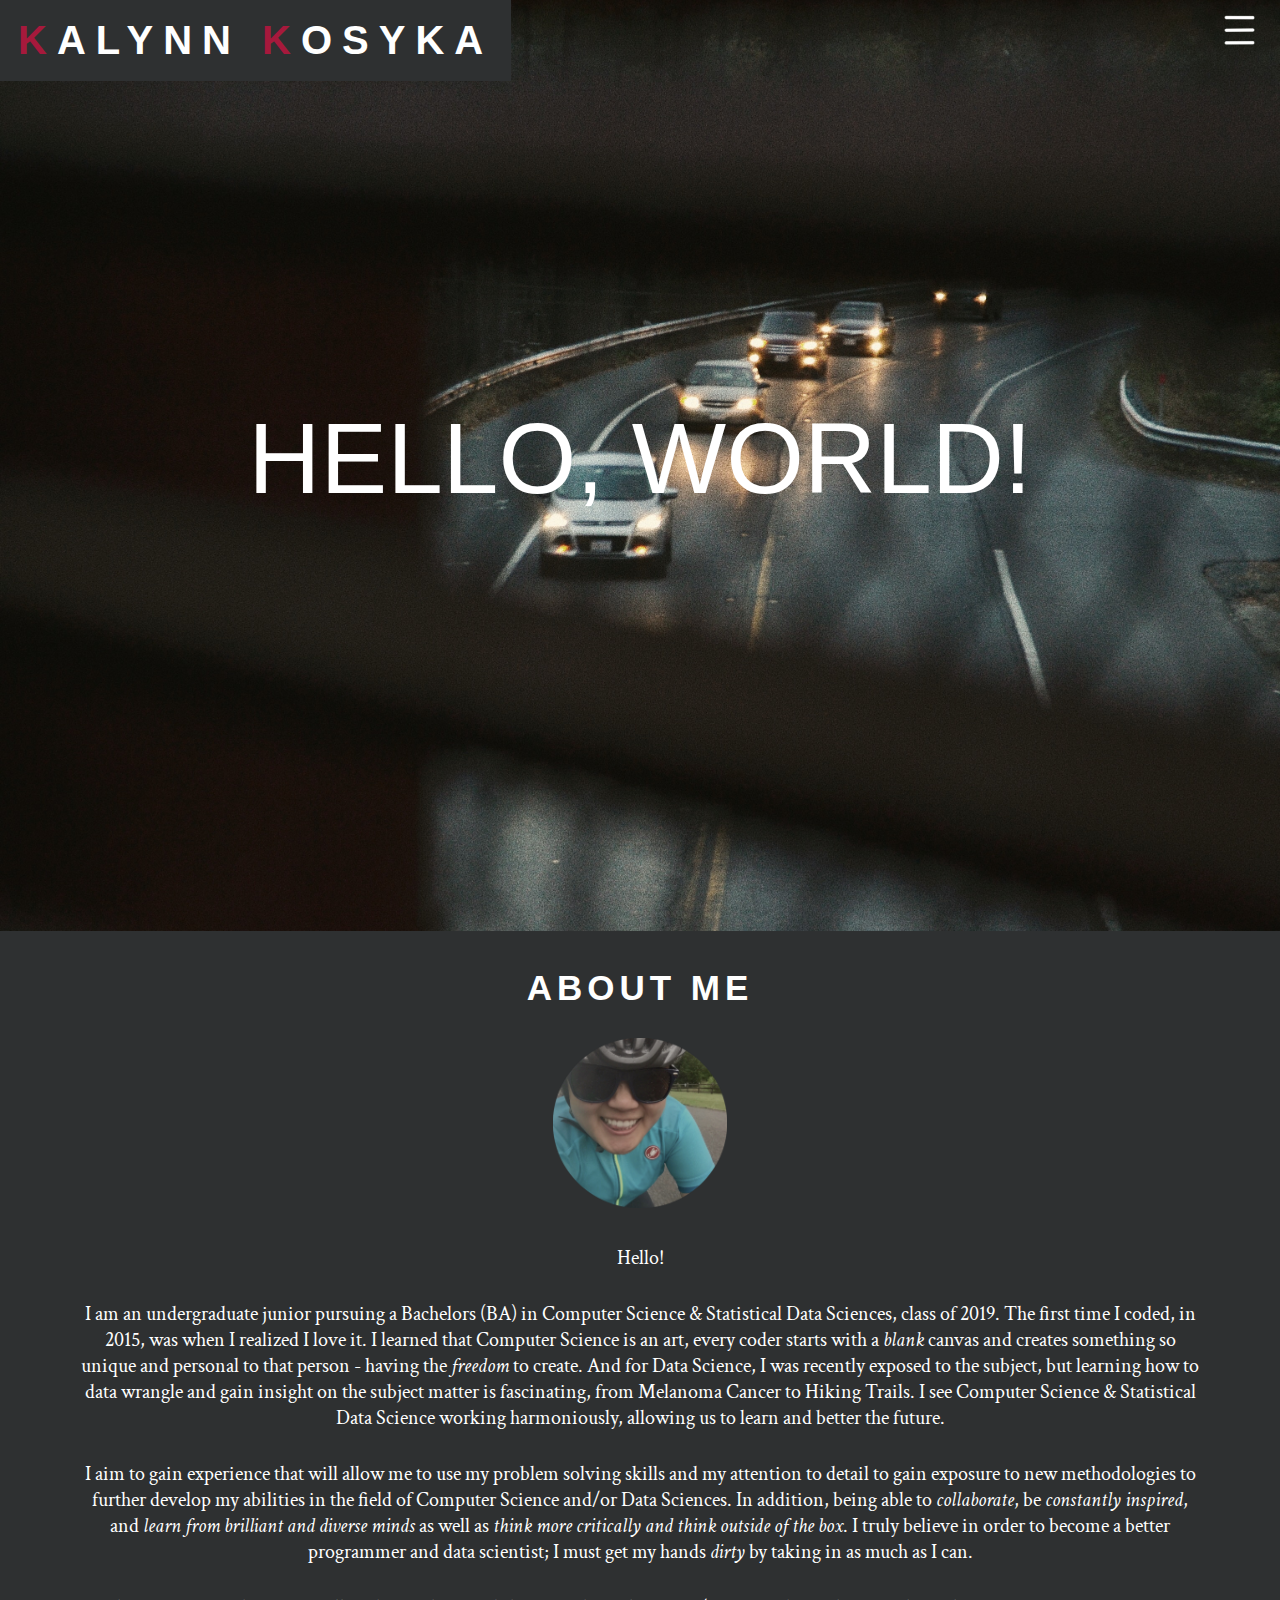
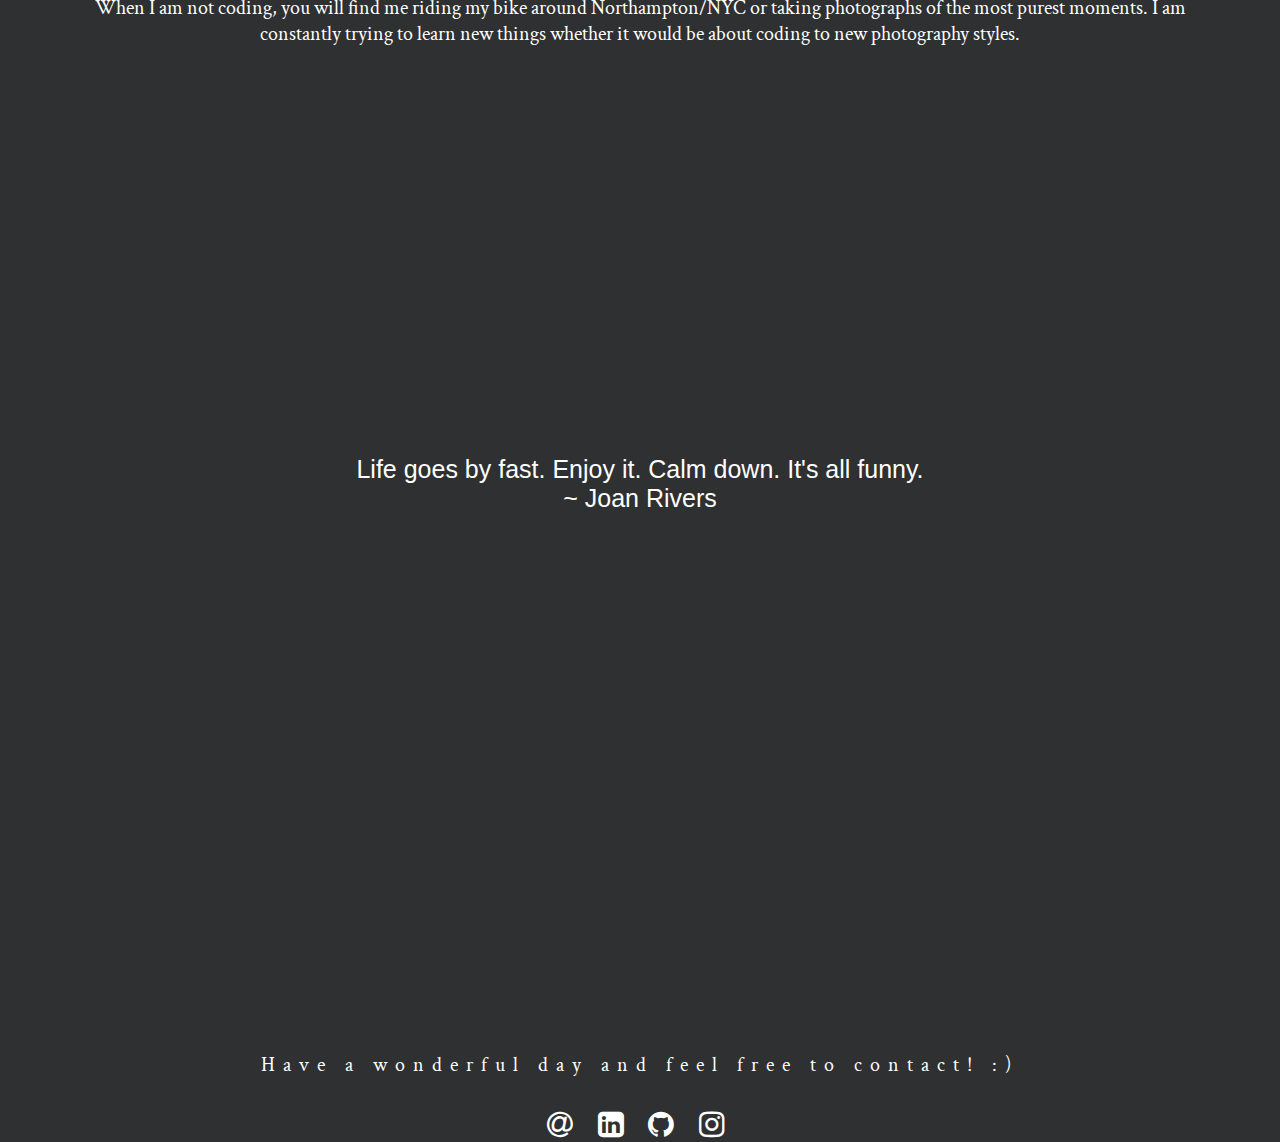
==== index.html @ 00b06d78 "fix text adjust to window" ====
<!DOCTYPE html>
<html>
<head>
  <title>KALYNN KOSYKA</title>
  <link rel="stylesheet" type="text/css" href="index.css"> 
  <link href="https://fonts.googleapis.com/css?family=Special+Elite" rel="stylesheet">
  <link href="https://fonts.googleapis.com/css?family=Crimson+Text" rel="stylesheet">

  <link rel="stylesheet" href="https://cdnjs.cloudflare.com/ajax/libs/font-awesome/4.7.0/css/font-awesome.min.css">
</head>
<body>

<div class="bgimg-1">
  <div class="caption">
      <h1 class="header">
        <a href="index.html"><span id="header" class="border"><span style="color: #A6193C">K</span>ALYNN <span style="color: #A6193C">K</span>OSYKA</span></a>
      </h1>

  <input type="checkbox" id="slide" name="" value=""/>
  <div id="container" class="container" >
    <label for="slide" class="toggle"><img src="images/icon.png" height="30px" alt="moreInfo"></label>
    <nav class="sidebar"> 
      <ul>
        <li><a href="index.html#about" onclick="uncheck()"> <span style="color: #A6193C">A</span>BOUT </a></li>
        <li><a href="files/resume.pdf" target="_blank" onclick="uncheck()"> <span style="color: #A6193C">R</span>ESUME </a></li>
        <li><a href="project.html" onclick="uncheck()"> <span style="color: #A6193C">P</span>ROJECTS </a></li>
        <li><a href="photos.html" onclick="uncheck()"> <span style="color: #A6193C">P</span>HOTOS </a></li>
        <li><a href="other.html" onclick="uncheck()"> <span style="color: #A6193C">O</span>THER </a></li>
        <li><a href="#contact" onclick="uncheck()"> <span style="color: #A6193C">C</span>ONTACT </a></li>
      </ul>
    </nav>
  </div>
  </h1>
    <span id="greeting">HELLO, WORLD!</span>
  </div>
</div>

<section id="about">
  <div>
    <h1 style="text-align:center;">About Me</h1>
        <p><img class="icon" src="images/smileBike.png" height="170px" alt="moreInfo"></label></p>
        <p>
          Hello!
        </p>
        <p>
          I am an undergraduate junior pursuing a Bachelors (BA) in Computer Science & Statistical Data Sciences, class of 2019. The first time I coded, in 2015, was when I realized I love it. I learned that Computer Science is an art, every coder starts with a <i>blank</i> canvas and creates something so unique and personal to that person - having the <i>freedom</i> to create. And for Data Science, I was recently exposed to the subject, but learning how to data wrangle and gain insight on the subject matter is fascinating, from Melanoma Cancer to Hiking Trails. I see Computer Science & Statistical Data Science working harmoniously, allowing us to learn and better the future. <br>
        </p>
        <p>
          I aim to gain experience that will allow me to use my problem solving skills and my attention to detail to gain exposure to new methodologies to further develop my abilities in the field of Computer Science and/or Data Sciences. In addition, being able to <i>collaborate</i>, be <i>constantly inspired</i>, and <i>learn from brilliant and diverse minds</i> as well as <i>think more critically and think outside of the box</i>. I truly believe in order to become a better programmer and data scientist; I must get my hands <i>dirty</i>  by taking in as much as I can.
        </p>
        <p>
          When I am not coding, you will find me riding my bike around Northampton/NYC or taking photographs of the most purest moments. I am constantly trying to learn new things whether it would be about coding to new photography styles. 
        </p>
  </div>
</section>

<div class="bgimg-2">
  <div class="caption">
    <div id="quote1"></div>
  </div>
</div>
<!-- 
<div>
  <div >
    <p>Scroll up and down to really get the feeling of how Parallax Scrolling works.</p>
  </div>
</div>

<div class="bgimg-3">
  <div class="caption">
    <span>Out of difficulties grow miracles. <br/>~ Jean de la Bruyere</span>
  </div>
</div>
 -->
<!-- <div>
  <div>
    <p>Scroll up and down to really get the feeling of how Parallax Scrolling works.</p>
  </div>
</div> -->
<!-- 
<div class="bgimg-1">
  <div class="caption">
    <span class="border">COOL!</span>
  </div>
</div> -->
<section id="contact">
<div>
  <div id="footer">
    <p>Have a wonderful day and feel free to contact! :)</p>
    <a href="mailto:kkosyka@smith.edu"><i class="fa fa-at" ></i></a>
    <a href="https://www.linkedin.com/in/kkosyka/" target="_blank"><i class="fa fa-linkedin-square" ></i></a>
    <a href="https://github.com/kkosyka" target="_blank"><i class="fa fa-github" ></i></a>
    <a href="https://www.instagram.com/kalkos.jpg/" target="_blank"><i class="fa fa-instagram" ></i></a>

  </div>
</div>
</section>

</body>

<!-- <script src="http://ajax.googleapis.com/ajax/libs/jquery/2.0.0/jquery.min.js"> -->
<script type="text/javascript">
  function uncheck(){
    document.getElementById("slide").checked = false;
  }

var quotes = ['Don&#39t stop until you&#39re proud.',
  'A new language is a new life.',
  'Will it be easy? Nope.<br/>Worth it? Absolutely.',
  'The expert in anything was once a beginner.',
  'Always do what you are afraid to do.',
  'Don&#39t lose the spark that makes you You. <br/>~ C.J. Peterson',
  'Happiness is ... when your code runs without errors.',
  'Try to be a rainbow in someone&#39s cloud. <br/>~ Maya Angelou',
  'Out of difficulties grow miracles. <br/>~ Jean de la Bruyere',
  'Never let anyone disturb your composure, <br/>deter your accomplishment, <br/>or destroy your happiness.',
  'If you are not willing to risk the usual <br/>you will have to settle for the ordinary.<br/> ~ Jim Rohn',
  'You must never behave as if your life belongs to a man. <br/>Your life belongs to you and you alone.<br/> ~ Chimamanda Adichie',
  'Life goes by fast. Enjoy it. Calm down. It&#39s all funny. <br/> ~ Joan Rivers',
  'how you love yourself is<br/>how you teach others<br/>to love you <br/>~ Rupi Kaur',
  'Don&#39t cry because it&#39s over, smile because it happened.<br/>~ Dr. Seuss',
  'where<br/>you are.<br/> is not <br/>who<br/>you are.<br/>~ circumstances',
  'The world is yours.',
  'Follow your most intense<br/>obsessions mercilessly.<br/>~ Frank Kafka',
  'Silence isn&#39t empty, it&#39s full<br/> of answers',
  'With the new day comes new strength and new thoughts.<br/>~ Eleanor Roosevelt',
  'Better an oops<br/> than a what if.',
  'She<br/>dreams<br/>more<br/>often<br/>than<br/>she<br/>sleeps', 
  'You only fail when you stop trying.',
  'I was quiet, but<br/>I was not blind<br/>~ Jane Austen'];
  function randomQuote(){
    var quote = quotes[Math.floor(Math.random() * quotes.length)];
    document.getElementById("quote1").innerHTML = '<span >' + quote + '</span >';
  }

  randomQuote();
</script>

</html>



<!-- 
quotes/sayings/inspire:
&#39


'Don&#39t stop until you&#39re proud.',
'A new language is a new life.',
'Will it be easy? Nope.<br/>Worth it? Absolutely.',
'The expert in anything was once a beginner.',
'Always do what you are afraid to do.',
'Don&#39t lose the spark that makes you You. <br/>~ C.J. Peterson',
// 'Happiness is &hellip when your code runs without error.',
'Try to be a rainbow in someone&#39s cloud. <br/>~ Maya Angelou',
'Out of difficulties grow miracles. <br/>~ Jean de la Bruyere',
'Never let anyone disturb your composure, deter your accomplishment, or destroy your happiness.',
'If you are not willing to risk the usual you will have to settle for the ordinary.<br/> ~ Jim Rohn',
'You must never behave as if your life belongs to a man. Your life belongs to you and you alone.<br/> ~ Chimamanda Adichie',
'Life goes by fast. Enjoy it. Calm down. It&#39s all funny. <br/> ~ Joan Rivers',
'how you love yourself is<br/>how you teach others<br/>to love you <br/>~ Rupi Kaur',
'Don&#39t cry because it&#39s over, smile because it happened.<br/>~ Dr. Seuss',
'where<br/>you are.<br/> is not <br/>who<br/>you are.<br/>~ circumstances',
'The world is yours.',
'Follow your most intense<br/>obsessions mercilessly.<br/>~ Frank Kafka',
'Silence isn&#39t empty, it&#39s full<br/> of answers'


 -->
---- index.css ----
body,html{  
	font-family: "Futura-CondensedExtraBold", sans-serif;
	height: 100%;
  margin: 0;
  color: #777;
  text-align: center;
  background-color: #2e3031;
}
#header{
	font-size: 40px;
	position: fixed;
	left: 0;
	top: 0;
	z-index: 1;
}

p{
	margin: 30px 80px;
  font-family: 'Crimson Text', serif;
  color: #FFF;
  font-size: 20px;
}

#footer{
	font-size: 30px;
	letter-spacing: 8px;
}

#greeting{
	font-size: 100px;
	color: #FFF;
}
.bgimg-1, .bgimg-2, .bgimg-3, .bgimg-4, .bgimg-5, .bgimg-6, .bgimg-7, .bgimg-8 {
  position: relative;
  opacity: 1;
  background-attachment: fixed;
  background-position: center;
  background-repeat: no-repeat;
  background-size: cover;


}
.bgimg-1 {
  background-image: url("images/cars.jpg");
  min-height: 105%;
}

.bgimg-2 {
  background-image: url("images/airBalloon.jpg");
  min-height: 105%;
}

.bgimg-3 {
  background-image: url("images/flowers.jpg");
  min-height: 105%;
}

.bgimg-4 {
  background-image: url("images/houses.jpg");
  min-height: 105%;
}

.bgimg-5 {
  background-image: url("images/roadTrip.jpg");
  min-height: 105%;
}

.bgimg-6 {
  background-image: url("images/moonWires.jpg");
  min-height: 105%;
}

.bgimg-7 {
  background-image: url("images/yellowBikeRide.jpg");
  min-height: 105%;
}
.bgimg-8 {
  background-image: url("images/laundryReflection.jpg");
  min-height: 105%;
}
.caption {
  position: absolute;
  left: 0;
  top: 40%;
  width: 100%;
  text-align: center;
  font-size: 25px;
  color: #FFF;
}

.caption span.border {
  background-color: #2e3031;
  color: #fff;
  padding: 18px;
  font-size: 25px;
  letter-spacing: 10px;
}

h2 {
  letter-spacing: 3px;
  text-transform: uppercase;
  color: #FFF;
}

h1 {
  letter-spacing: 5px;
  text-transform: uppercase;
  font-size: 35px;
  color: #FFF;
}

/* Turn off parallax scrolling for tablets and phones */
@media only screen and (max-device-width: 1024px) {
    .bgimg-1, .bgimg-2, .bgimg-3, .bgimg-4, .bgimg-5, .bgimg-6, .bgimg-7, .bgimg-8  {
        background-attachment: scroll;
    }
}

a { text-decoration : none; color : #FFF; }
a:hover { color: rgba(128, 0, 32, 1);}

.toggle {
  text-decoration: none;
  color: rgba(0, 0, 0, 1);
  -webkit-transition: all 0.30s ease-out 0;
  -moz-transition: all 0.30s ease-out 0;
  transition: all 0.45s ease-out 0;
  position: fixed;
  top: 15px;
  right: 25px;
  z-index: 1;
  cursor: pointer;
}
.sidebar {
  font-size: 30px;
  position: fixed;
  text-align: center;
  top: 0px;
  bottom: 0px;
  right: -200px;
  -webkit-transition: all 0.15s ease-out 0;
  -moz-transition: all 0.15s ease-out 0;
  width: 200px;
  background: #2e3031; 
  z-index: 1;
}

.sidebar ul {
  list-style: none;
  margin: 0;
  padding: 0; 
}

.sidebar li a {
  color: white;
  position: relative;
  top: 100px;
  cursor: pointer;
  text-decoration: none;
  line-height: 200%;
}

.sidebar a:hover { color: #A6193C;}

#slide:checked + .container .sidebar {right: 0px;}

#slide:checked + .toggle {right: 0px;}

.container a.visited{
  display:none;

}
#slide:checked + .container .toggle {
  right: 15px;
  z-index: 2;
}
#slide {display: none; }
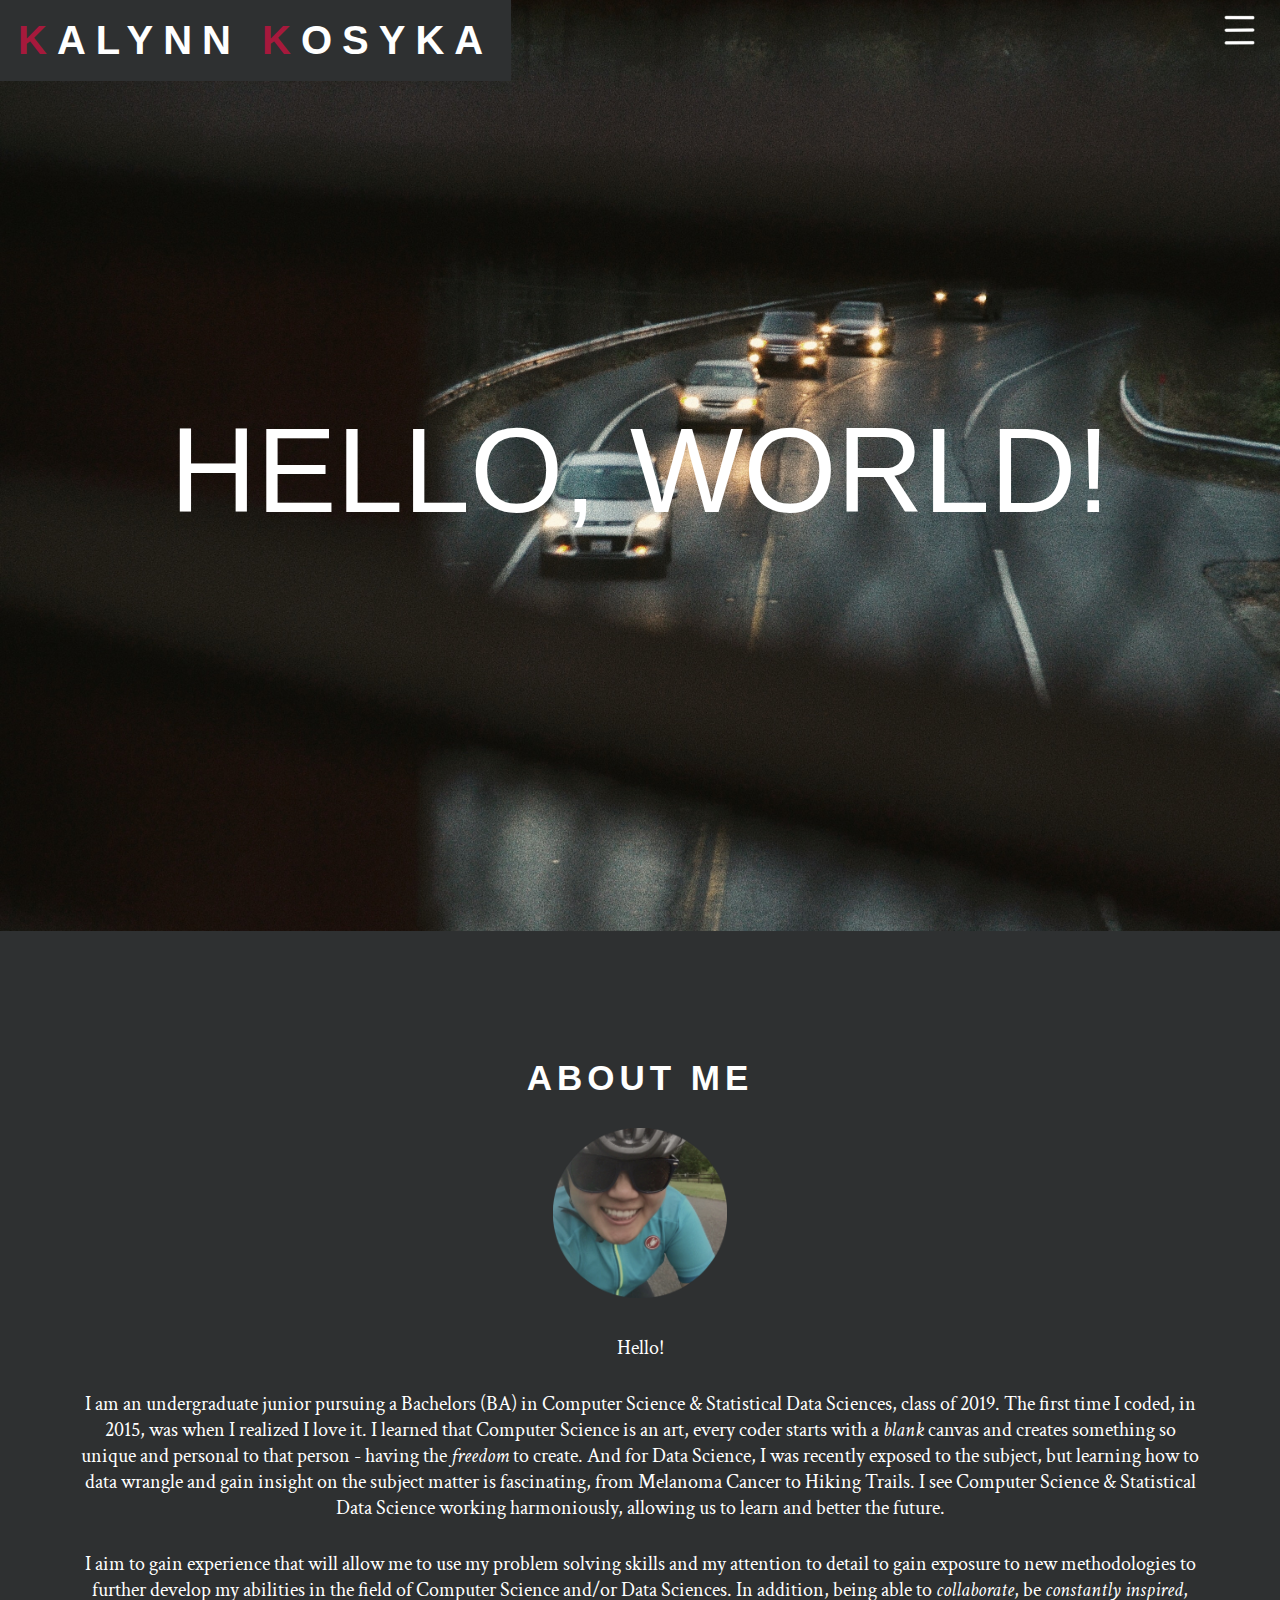
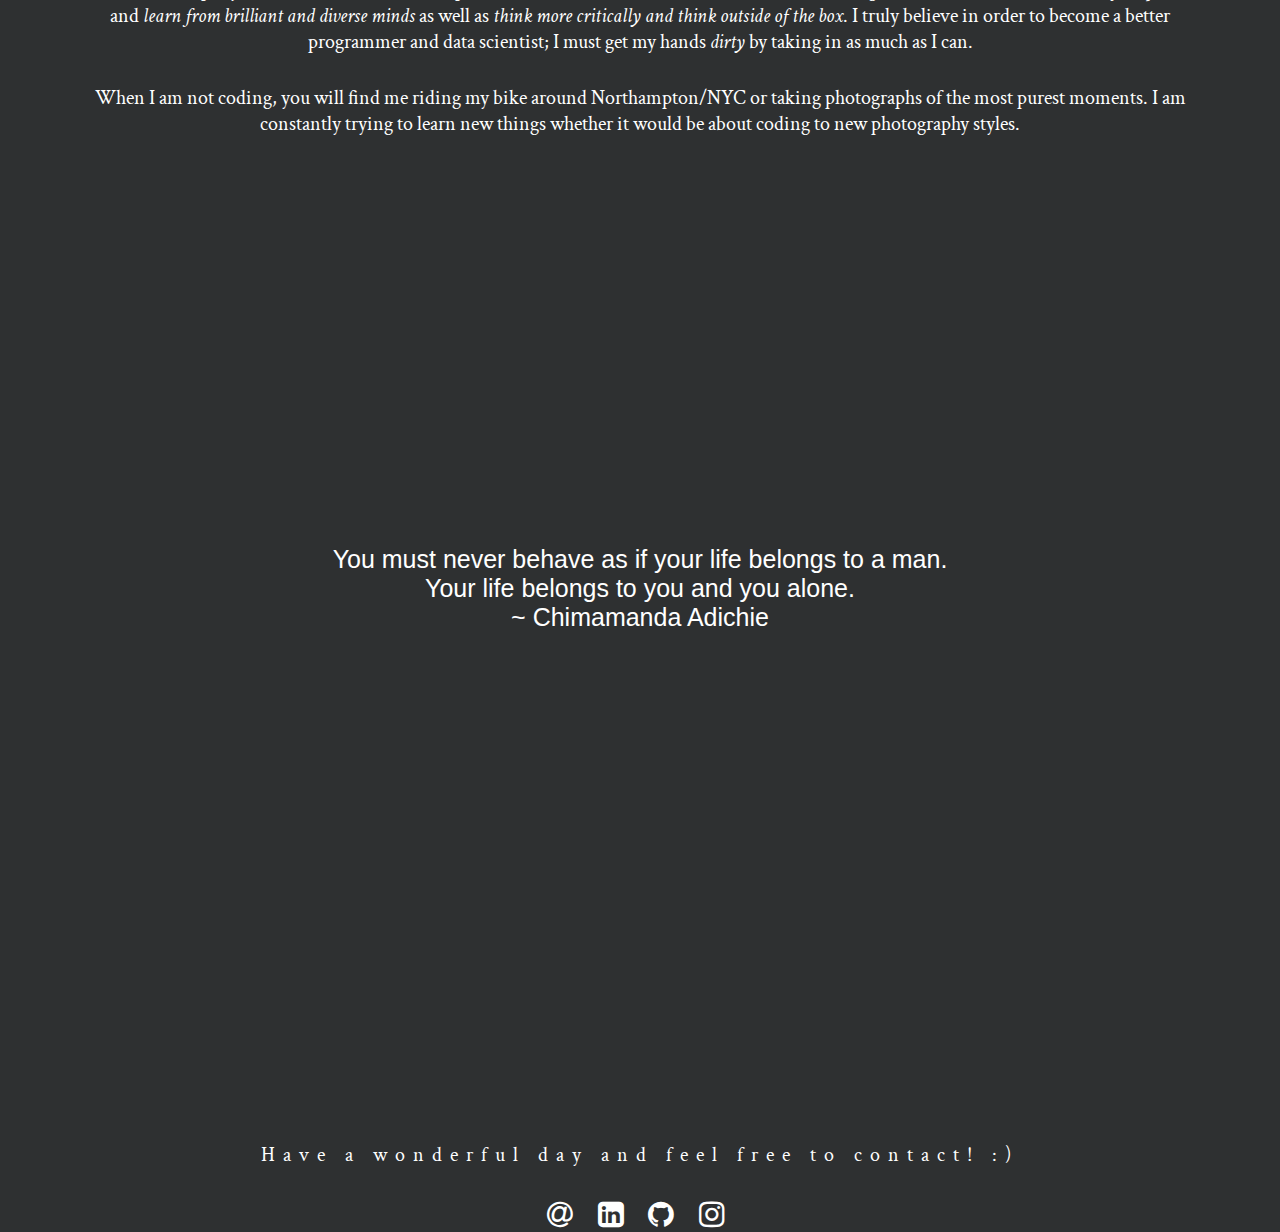
==== commit b8b3a4ad: "fix title conflict" ====
--- a/index.html
+++ b/index.html
@@ -37,6 +37,7 @@
 
 <section id="about">
   <div>
+  	<br/><br/><br/><br/><br/>
     <h1 style="text-align:center;">About Me</h1>
         <p><img class="icon" src="images/smileBike.png" height="170px" alt="moreInfo"></label></p>
         <p>
--- a/index.css
+++ b/index.css
@@ -22,16 +22,20 @@
   font-size: 20px;
 }
 
+.downButton{
+	font-size:35px;
+}
+
 #footer{
 	font-size: 30px;
 	letter-spacing: 8px;
 }
 
 #greeting{
-	font-size: 100px;
+	font-size: 120px;
 	color: #FFF;
 }
-.bgimg-1, .bgimg-2, .bgimg-3, .bgimg-4, .bgimg-5, .bgimg-6, .bgimg-7, .bgimg-8 {
+.bgimg-1, .bgimg-2, .bgimg-3, .bgimg-4, .bgimg-5, .bgimg-6, .bgimg-7, .bgimg-8, .bgimg-9, .bgimg-10, .bgimg-11,.bgimg-12 {
   position: relative;
   opacity: 1;
   background-attachment: fixed;
@@ -67,16 +71,35 @@
 }
 
 .bgimg-6 {
+  background-image: url("images/yellowBikeRide.jpg");
+  min-height: 105%;
+}
+
+.bgimg-7 {
   background-image: url("images/moonWires.jpg");
-  min-height: 105%;
-}
-
-.bgimg-7 {
-  background-image: url("images/yellowBikeRide.jpg");
   min-height: 105%;
 }
 .bgimg-8 {
   background-image: url("images/laundryReflection.jpg");
+  min-height: 105%;
+}
+
+.bgimg-9 {
+  background-image: url("images/bikeShop.jpg");
+  min-height: 105%;
+}
+
+.bgimg-10 {
+  background-image: url("images/climbingDown.jpg");
+  min-height: 105%;
+}
+
+.bgimg-11 {
+  background-image: url("images/chairs.jpg");
+  min-height: 105%;
+}
+.bgimg-12 {
+  background-image: url("images/lookingDown.jpg");
   min-height: 105%;
 }
 .caption {
@@ -112,13 +135,14 @@
 
 /* Turn off parallax scrolling for tablets and phones */
 @media only screen and (max-device-width: 1024px) {
-    .bgimg-1, .bgimg-2, .bgimg-3, .bgimg-4, .bgimg-5, .bgimg-6, .bgimg-7, .bgimg-8  {
+    .bgimg-1, .bgimg-2, .bgimg-3, .bgimg-4, .bgimg-5, .bgimg-6, .bgimg-7, .bgimg-8,.bgimg-9, .bgimg-10, .bgimg-11,.bgimg-12  {
         background-attachment: scroll;
     }
 }
 
 a { text-decoration : none; color : #FFF; }
-a:hover { color: rgba(128, 0, 32, 1);}
+a:hover { color: rgba(166, 25, 60, 1);}  
+/*http://www.99colors.net/hex/A6193C*/
 
 .toggle {
   text-decoration: none;
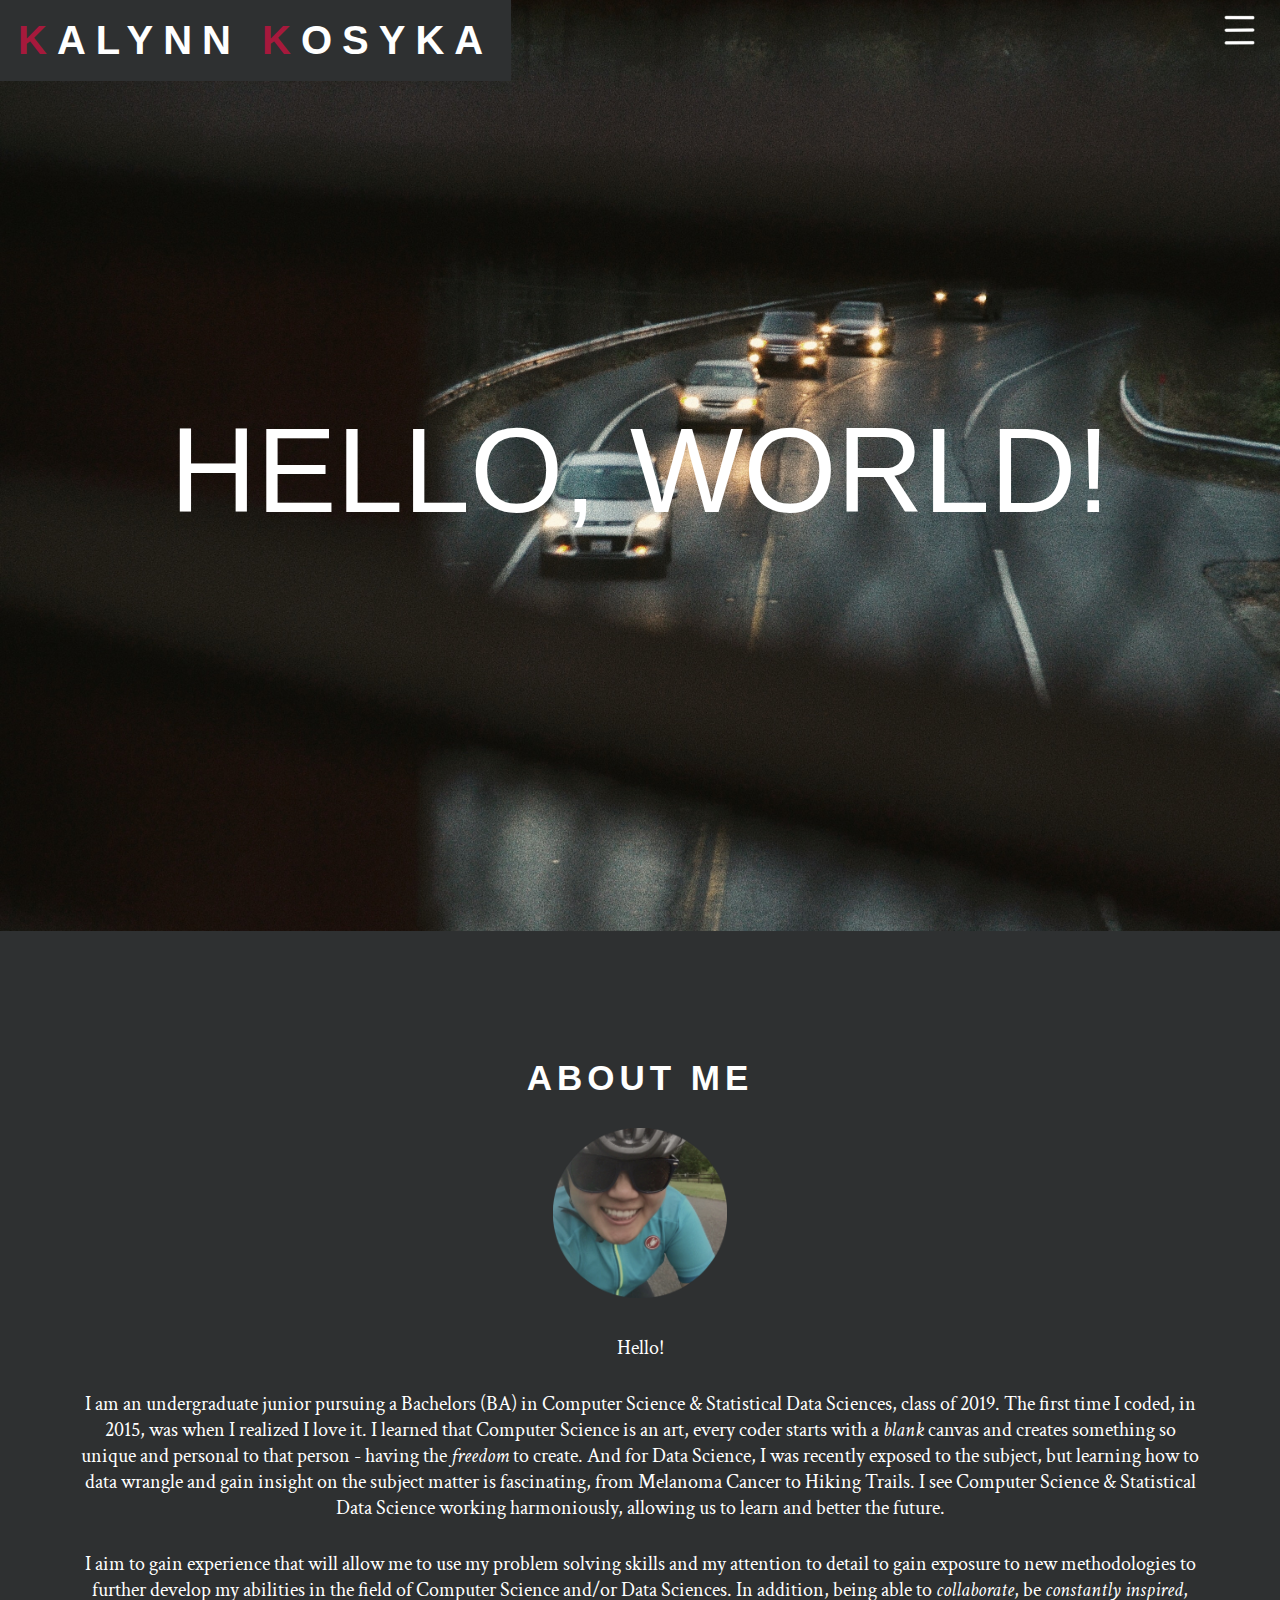
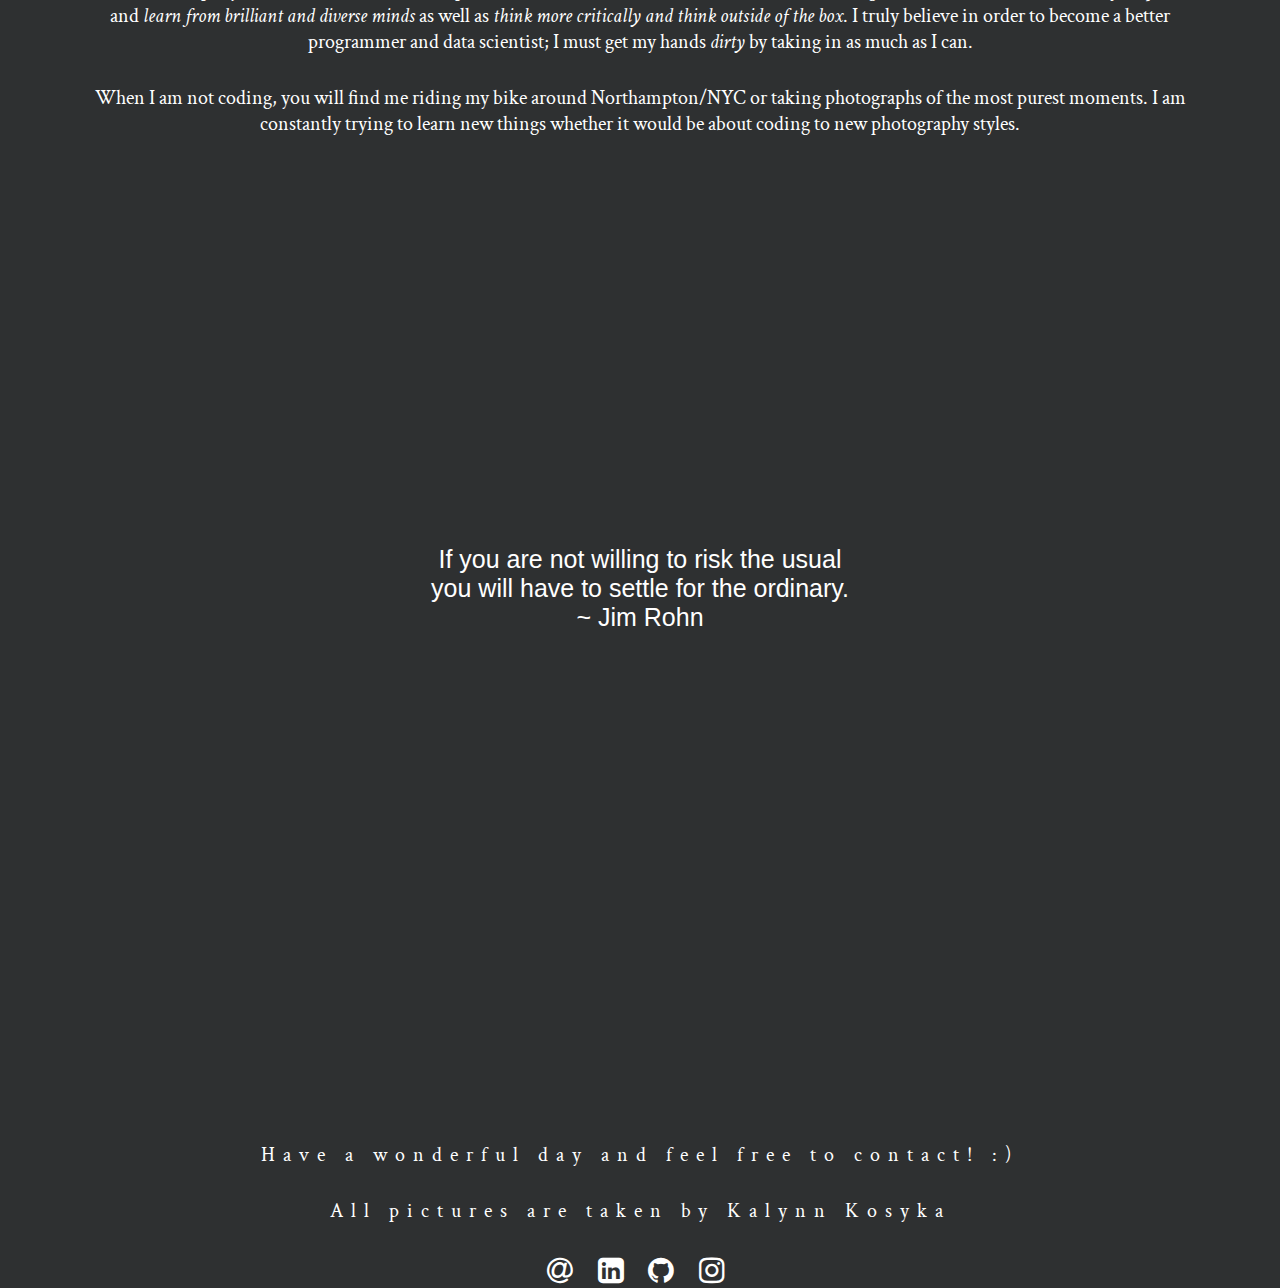
==== commit e2f6702a: "credit of photos" ====
--- a/index.html
+++ b/index.html
@@ -88,6 +88,7 @@
 <div>
   <div id="footer">
     <p>Have a wonderful day and feel free to contact! :)</p>
+    <p>All pictures are taken by Kalynn Kosyka</p>
     <a href="mailto:kkosyka@smith.edu"><i class="fa fa-at" ></i></a>
     <a href="https://www.linkedin.com/in/kkosyka/" target="_blank"><i class="fa fa-linkedin-square" ></i></a>
     <a href="https://github.com/kkosyka" target="_blank"><i class="fa fa-github" ></i></a>
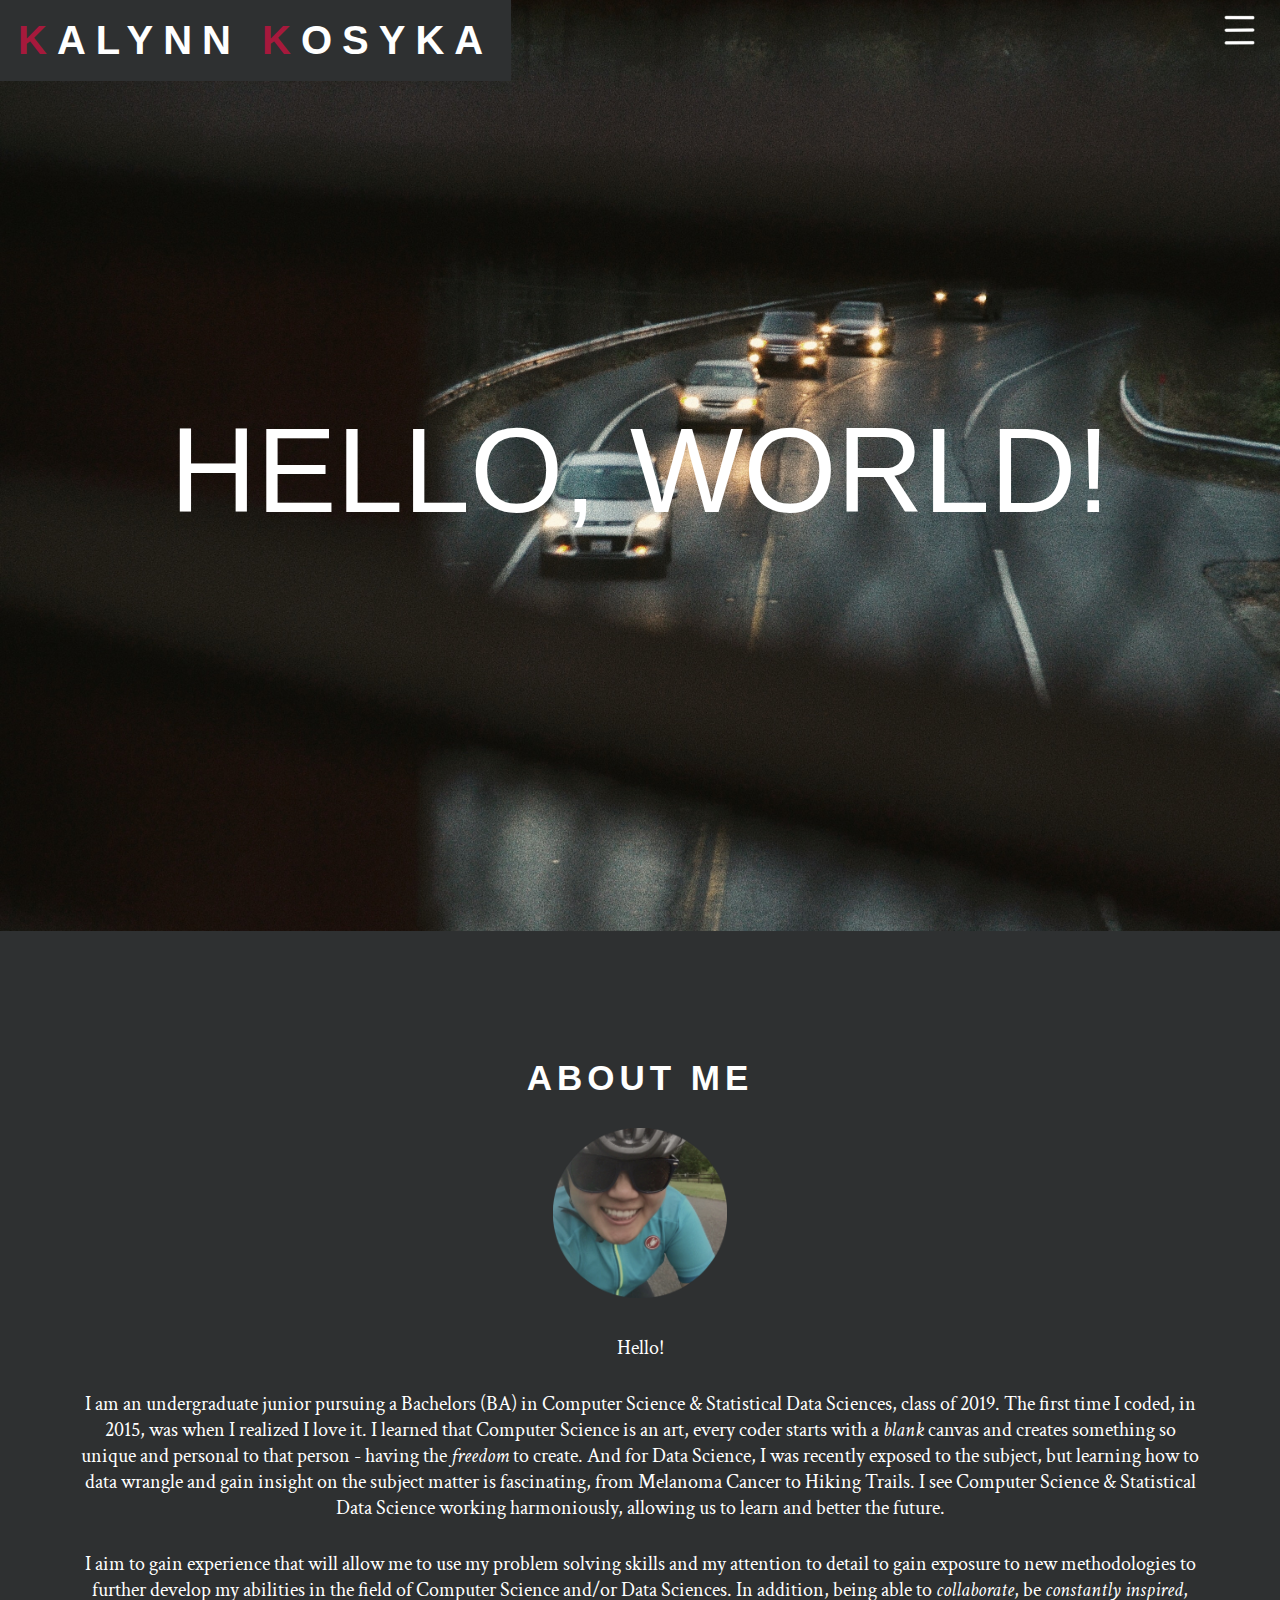
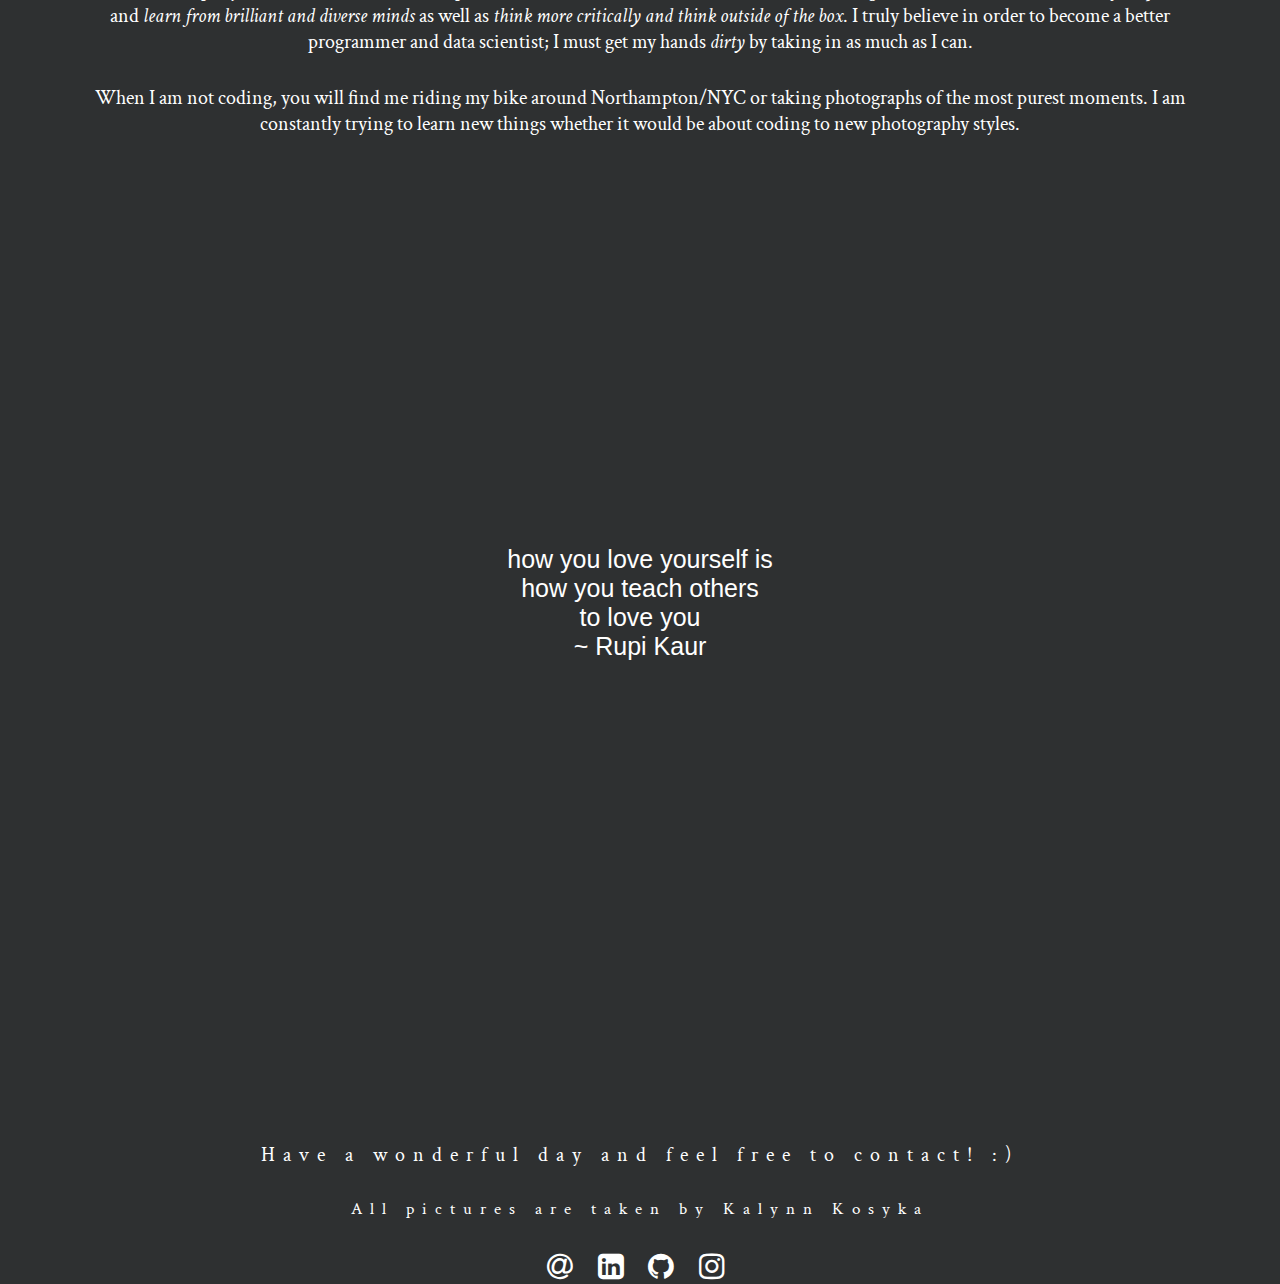
==== commit 20acff67: "footer size/photo ownership" ====
--- a/index.html
+++ b/index.html
@@ -88,7 +88,7 @@
 <div>
   <div id="footer">
     <p>Have a wonderful day and feel free to contact! :)</p>
-    <p>All pictures are taken by Kalynn Kosyka</p>
+    <p style="font-size: 17px;">All pictures are taken by Kalynn Kosyka</p>
     <a href="mailto:kkosyka@smith.edu"><i class="fa fa-at" ></i></a>
     <a href="https://www.linkedin.com/in/kkosyka/" target="_blank"><i class="fa fa-linkedin-square" ></i></a>
     <a href="https://github.com/kkosyka" target="_blank"><i class="fa fa-github" ></i></a>
--- a/index.css
+++ b/index.css
@@ -99,7 +99,7 @@
   min-height: 105%;
 }
 .bgimg-12 {
-  background-image: url("images/lookingDown.jpg");
+  background-image: url("images/snowLeaf.jpg");
   min-height: 105%;
 }
 .caption {
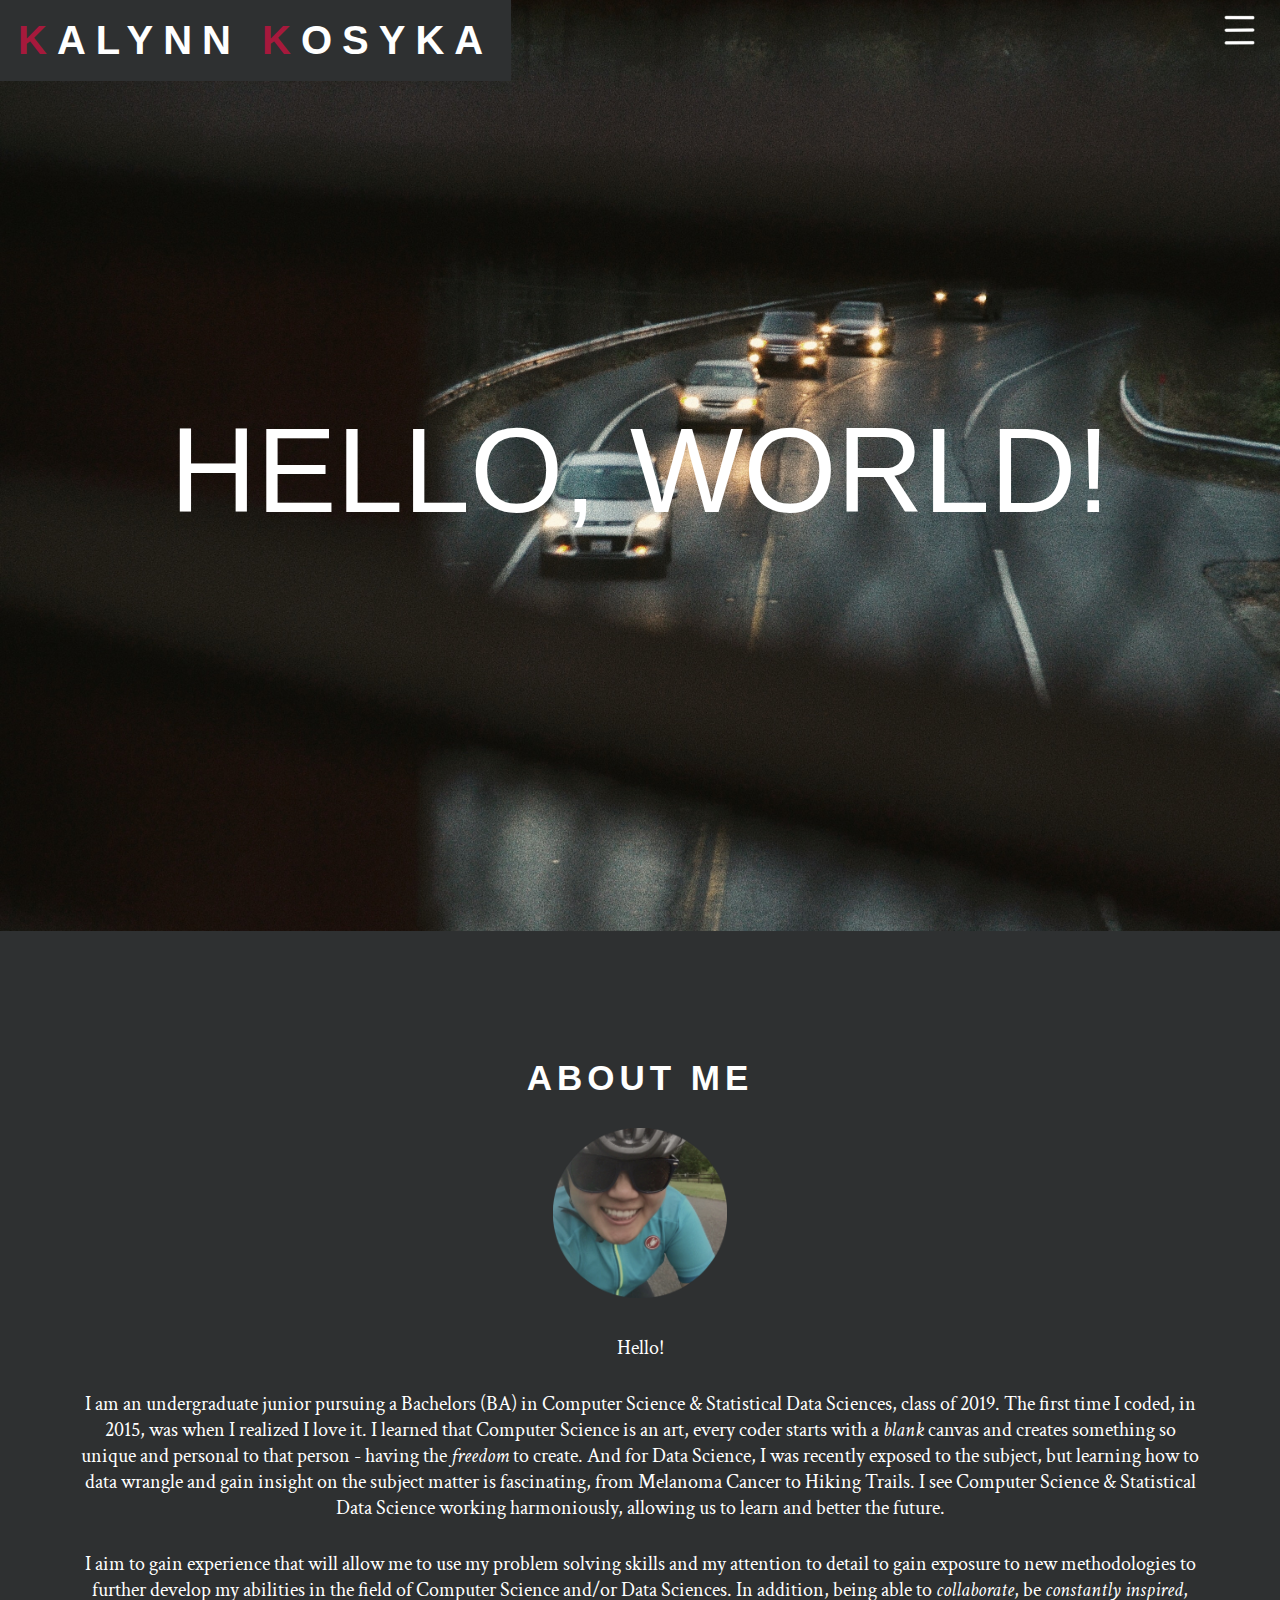
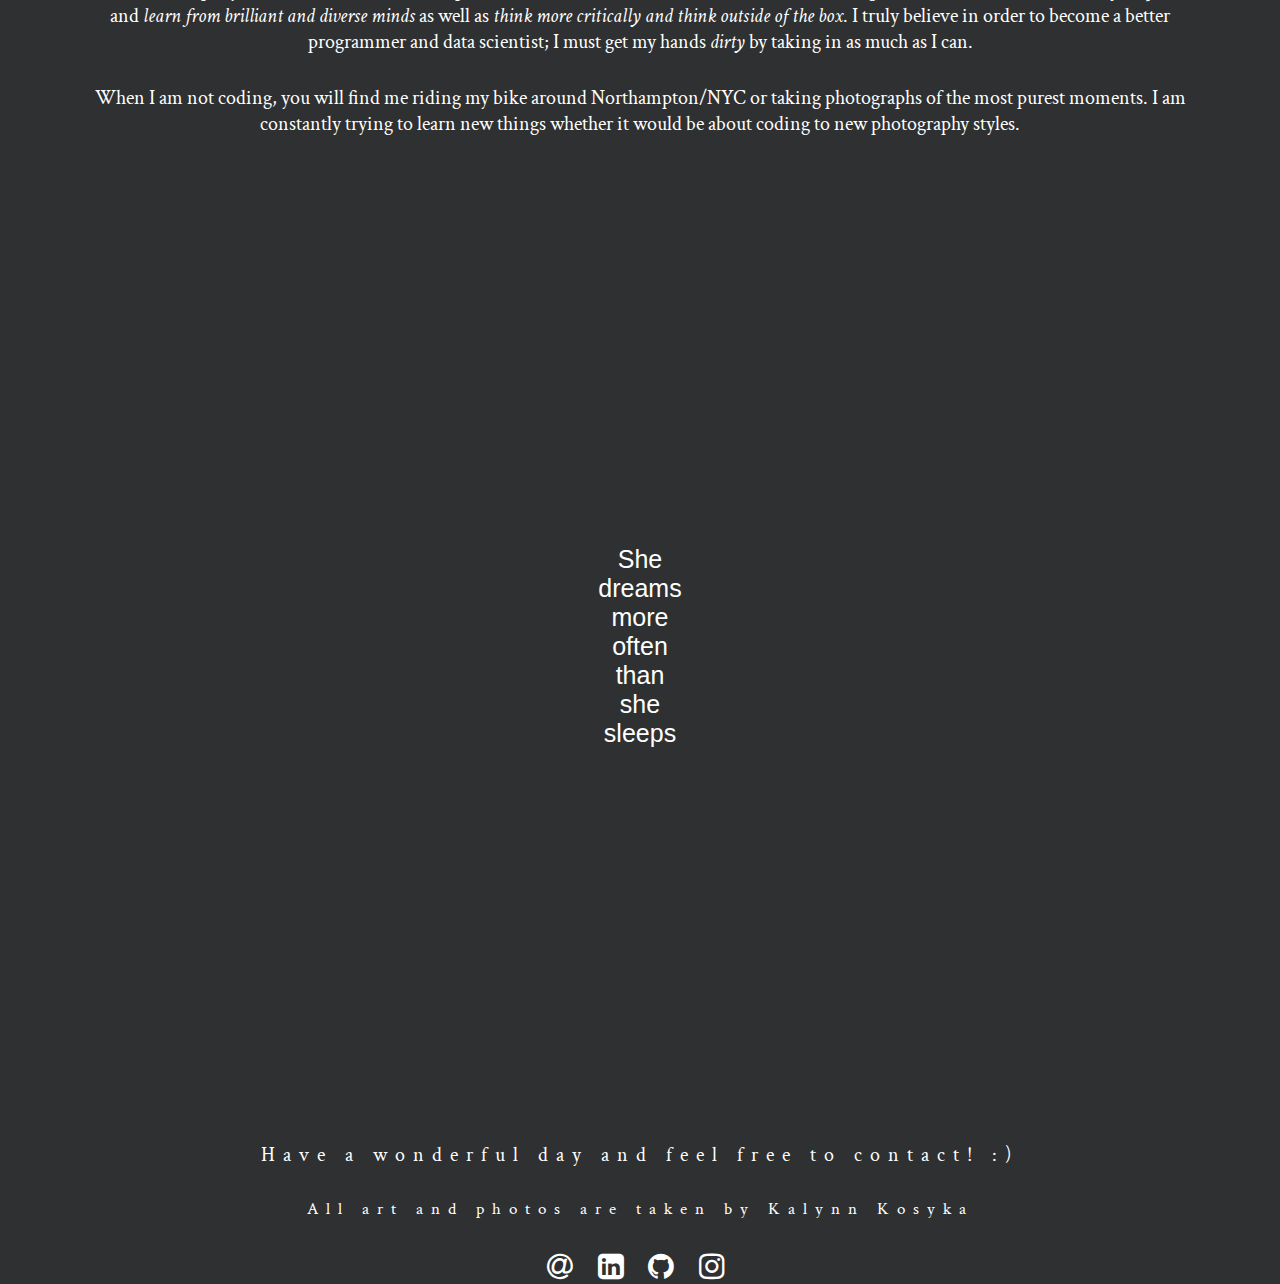
==== commit 106fa72b: "photo -> creatives" ====
--- a/index.html
+++ b/index.html
@@ -24,7 +24,7 @@
         <li><a href="index.html#about" onclick="uncheck()"> <span style="color: #A6193C">A</span>BOUT </a></li>
         <li><a href="files/resume.pdf" target="_blank" onclick="uncheck()"> <span style="color: #A6193C">R</span>ESUME </a></li>
         <li><a href="project.html" onclick="uncheck()"> <span style="color: #A6193C">P</span>ROJECTS </a></li>
-        <li><a href="photos.html" onclick="uncheck()"> <span style="color: #A6193C">P</span>HOTOS </a></li>
+        <li><a href="creative.html" onclick="uncheck()"> <span style="color: #A6193C">C</span>REATIVES </a></li>
         <li><a href="other.html" onclick="uncheck()"> <span style="color: #A6193C">O</span>THER </a></li>
         <li><a href="#contact" onclick="uncheck()"> <span style="color: #A6193C">C</span>ONTACT </a></li>
       </ul>
@@ -39,7 +39,7 @@
   <div>
   	<br/><br/><br/><br/><br/>
     <h1 style="text-align:center;">About Me</h1>
-        <p><img class="icon" src="images/smileBike.png" height="170px" alt="moreInfo"></label></p>
+        <p><img class="icon" src="images/photos/smileBike.png" height="170px" alt="moreInfo"></label></p>
         <p>
           Hello!
         </p>
@@ -88,7 +88,7 @@
 <div>
   <div id="footer">
     <p>Have a wonderful day and feel free to contact! :)</p>
-    <p style="font-size: 17px;">All pictures are taken by Kalynn Kosyka</p>
+    <p style="font-size: 17px;">All art and photos are taken by Kalynn Kosyka</p>
     <a href="mailto:kkosyka@smith.edu"><i class="fa fa-at" ></i></a>
     <a href="https://www.linkedin.com/in/kkosyka/" target="_blank"><i class="fa fa-linkedin-square" ></i></a>
     <a href="https://github.com/kkosyka" target="_blank"><i class="fa fa-github" ></i></a>
@@ -106,36 +106,47 @@
     document.getElementById("slide").checked = false;
   }
 
-var quotes = ['Don&#39t stop until you&#39re proud.',
-  'A new language is a new life.',
-  'Will it be easy? Nope.<br/>Worth it? Absolutely.',
-  'The expert in anything was once a beginner.',
-  'Always do what you are afraid to do.',
-  'Don&#39t lose the spark that makes you You. <br/>~ C.J. Peterson',
-  'Happiness is ... when your code runs without errors.',
-  'Try to be a rainbow in someone&#39s cloud. <br/>~ Maya Angelou',
-  'Out of difficulties grow miracles. <br/>~ Jean de la Bruyere',
-  'Never let anyone disturb your composure, <br/>deter your accomplishment, <br/>or destroy your happiness.',
-  'If you are not willing to risk the usual <br/>you will have to settle for the ordinary.<br/> ~ Jim Rohn',
-  'You must never behave as if your life belongs to a man. <br/>Your life belongs to you and you alone.<br/> ~ Chimamanda Adichie',
-  'Life goes by fast. Enjoy it. Calm down. It&#39s all funny. <br/> ~ Joan Rivers',
-  'how you love yourself is<br/>how you teach others<br/>to love you <br/>~ Rupi Kaur',
-  'Don&#39t cry because it&#39s over, smile because it happened.<br/>~ Dr. Seuss',
-  'where<br/>you are.<br/> is not <br/>who<br/>you are.<br/>~ circumstances',
-  'The world is yours.',
-  'Follow your most intense<br/>obsessions mercilessly.<br/>~ Frank Kafka',
-  'Silence isn&#39t empty, it&#39s full<br/> of answers',
-  'With the new day comes new strength and new thoughts.<br/>~ Eleanor Roosevelt',
-  'Better an oops<br/> than a what if.',
-  'She<br/>dreams<br/>more<br/>often<br/>than<br/>she<br/>sleeps', 
-  'You only fail when you stop trying.',
-  'I was quiet, but<br/>I was not blind<br/>~ Jane Austen'];
-  function randomQuote(){
-    var quote = quotes[Math.floor(Math.random() * quotes.length)];
-    document.getElementById("quote1").innerHTML = '<span >' + quote + '</span >';
-  }
+    var quotes = ['Don&#39t stop until you&#39re proud.',
+    'A new language is a new life.',
+    'Will it be easy? Nope.<br/>Worth it? Absolutely.',
+    'The expert in anything was once a beginner.',
+    'Always do what you are afraid to do.',
+    'Don&#39t lose the spark that makes you You. <br/>~ C.J. Peterson',
+    'Happiness is ... when your code runs without errors.',
+    'Try to be a rainbow in someone&#39s cloud. <br/>~ Maya Angelou',
+    'Out of difficulties grow miracles. <br/>~ Jean de la Bruyere',
+    'Never let anyone disturb your composure, <br/>deter your accomplishment, <br/>or destroy your happiness.',
+    'If you are not willing to risk the usual <br/>you will have to settle for the ordinary.<br/> ~ Jim Rohn',
+    'You must never behave as if your life belongs to a man. <br/>Your life belongs to you and you alone.<br/> ~ Chimamanda Adichie',
+    'Life goes by fast. Enjoy it. Calm down. It&#39s all funny. <br/> ~ Joan Rivers',
+    'how you love yourself is<br/>how you teach others<br/>to love you <br/>~ Rupi Kaur',
+    'Don&#39t cry because it&#39s over, smile because it happened.<br/>~ Dr. Seuss',
+    'where<br/>you are.<br/> is not <br/>who<br/>you are.<br/>~ circumstances',
+    'The world is yours.',
+    'Follow your most intense<br/>obsessions mercilessly.<br/>~ Frank Kafka',
+    'Silence isn&#39t empty, it&#39s full<br/> of answers',
+    'With the new day comes new strength and new thoughts.<br/>~ Eleanor Roosevelt',
+    'Better an oops<br/> than a what if.',
+    'She<br/>dreams<br/>more<br/>often<br/>than<br/>she<br/>sleeps', 
+    'You only fail when you stop trying.',
+    'I was quiet, but<br/>I was not blind<br/>~ Jane Austen',
+    'It doesn&#39t matter where you came from. <br/>All that matters is where you are going.<br/>~ Brian Tracy',
+    'We become what we think about.<br/> -Earl Nightingale',
+    'Don&#39t let yesterday take up too much of today.<br/> ~ Will Rogers',
+    'We may encounter many defeats<br/> but we must not be defeated.<br/>~ Maya Angelou',
+    'Creativity isiIntelligence having fun.<br/>~ Albert Einstein'
 
-  randomQuote();
+    ];
+
+    randomQuote();
+    function randomQuote(){
+      for(var i =1; i<2;i++){
+        var quote = quotes[Math.floor(Math.random() * quotes.length)];
+        var id = "quote" + i.toString();
+        document.getElementById(id).innerHTML = '<span >' + quote + '</span >';
+      }
+    }
+    randomQuote();
 </script>
 
 </html>
--- a/index.css
+++ b/index.css
@@ -46,60 +46,60 @@
 
 }
 .bgimg-1 {
-  background-image: url("images/cars.jpg");
+  background-image: url("images/photos/cars.jpg");
   min-height: 105%;
 }
 
 .bgimg-2 {
-  background-image: url("images/airBalloon.jpg");
+  background-image: url("images/photos/airBalloon.jpg");
   min-height: 105%;
 }
 
 .bgimg-3 {
-  background-image: url("images/flowers.jpg");
+  background-image: url("images/photos/flowers.jpg");
   min-height: 105%;
 }
 
 .bgimg-4 {
-  background-image: url("images/houses.jpg");
+  background-image: url("images/photos/houses.jpg");
   min-height: 105%;
 }
 
 .bgimg-5 {
-  background-image: url("images/roadTrip.jpg");
+  background-image: url("images/photos/roadTrip.jpg");
   min-height: 105%;
 }
 
 .bgimg-6 {
-  background-image: url("images/yellowBikeRide.jpg");
+  background-image: url("images/photos/yellowBikeRide.jpg");
   min-height: 105%;
 }
 
 .bgimg-7 {
-  background-image: url("images/moonWires.jpg");
+  background-image: url("images/photos/moonWires.jpg");
   min-height: 105%;
 }
 .bgimg-8 {
-  background-image: url("images/laundryReflection.jpg");
+  background-image: url("images/photos/laundryReflection.jpg");
   min-height: 105%;
 }
 
 .bgimg-9 {
-  background-image: url("images/bikeShop.jpg");
+  background-image: url("images/photos/bikeShop.jpg");
   min-height: 105%;
 }
 
 .bgimg-10 {
-  background-image: url("images/climbingDown.jpg");
+  background-image: url("images/photos/climbingDown.jpg");
   min-height: 105%;
 }
 
 .bgimg-11 {
-  background-image: url("images/chairs.jpg");
+  background-image: url("images/photos/chairs.jpg");
   min-height: 105%;
 }
 .bgimg-12 {
-  background-image: url("images/snowLeaf.jpg");
+  background-image: url("images/photos/snowLeaf.jpg");
   min-height: 105%;
 }
 .caption {
@@ -201,3 +201,44 @@
 }
 #slide {display: none; }
 
+
+
+.row {
+    display: -ms-flexbox; /* IE10 */
+    display: flex;
+    -ms-flex-wrap: wrap; /* IE10 */
+    flex-wrap: wrap;
+    padding: 0 4px;
+}
+
+/* Create four equal columns that sits next to each other */
+.column {
+    -ms-flex: 31%; /* IE10 */
+    flex: 31%;
+    max-width: 31%;
+    padding: 0 5px;
+}
+
+.column img {
+    margin-top: 8px;
+    vertical-align: middle;
+}
+
+/* Responsive layout - makes a two column-layout instead of four columns */
+@media (max-width: 300px) {
+    .column {
+        -ms-flex: 50%;
+        flex: 50%;
+        max-width: 50%;
+    }
+}
+
+/* Responsive layout - makes the two columns stack on top of each other instead of next to each other */
+@media (max-width: 300px) {
+    .column {
+        -ms-flex: 100%;
+        flex: 100%;
+        max-width: 100%;
+    }
+}
+
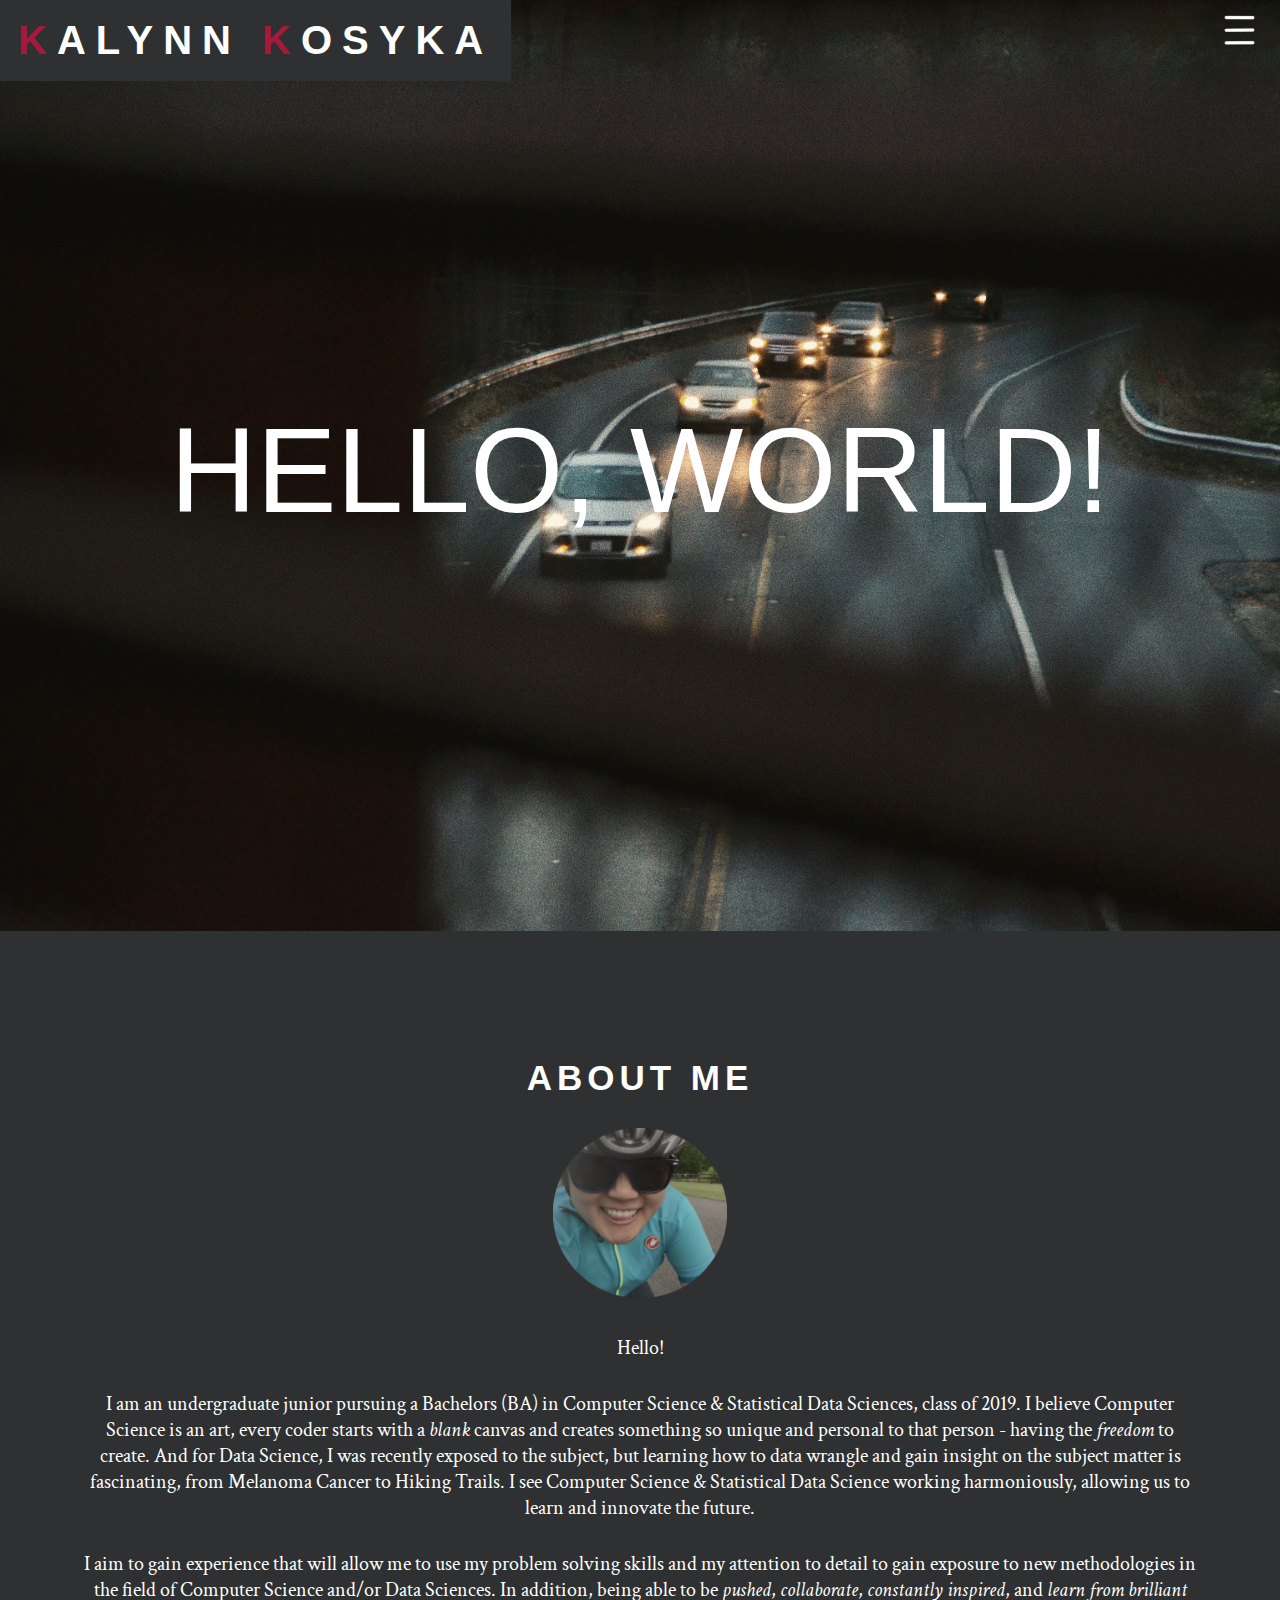
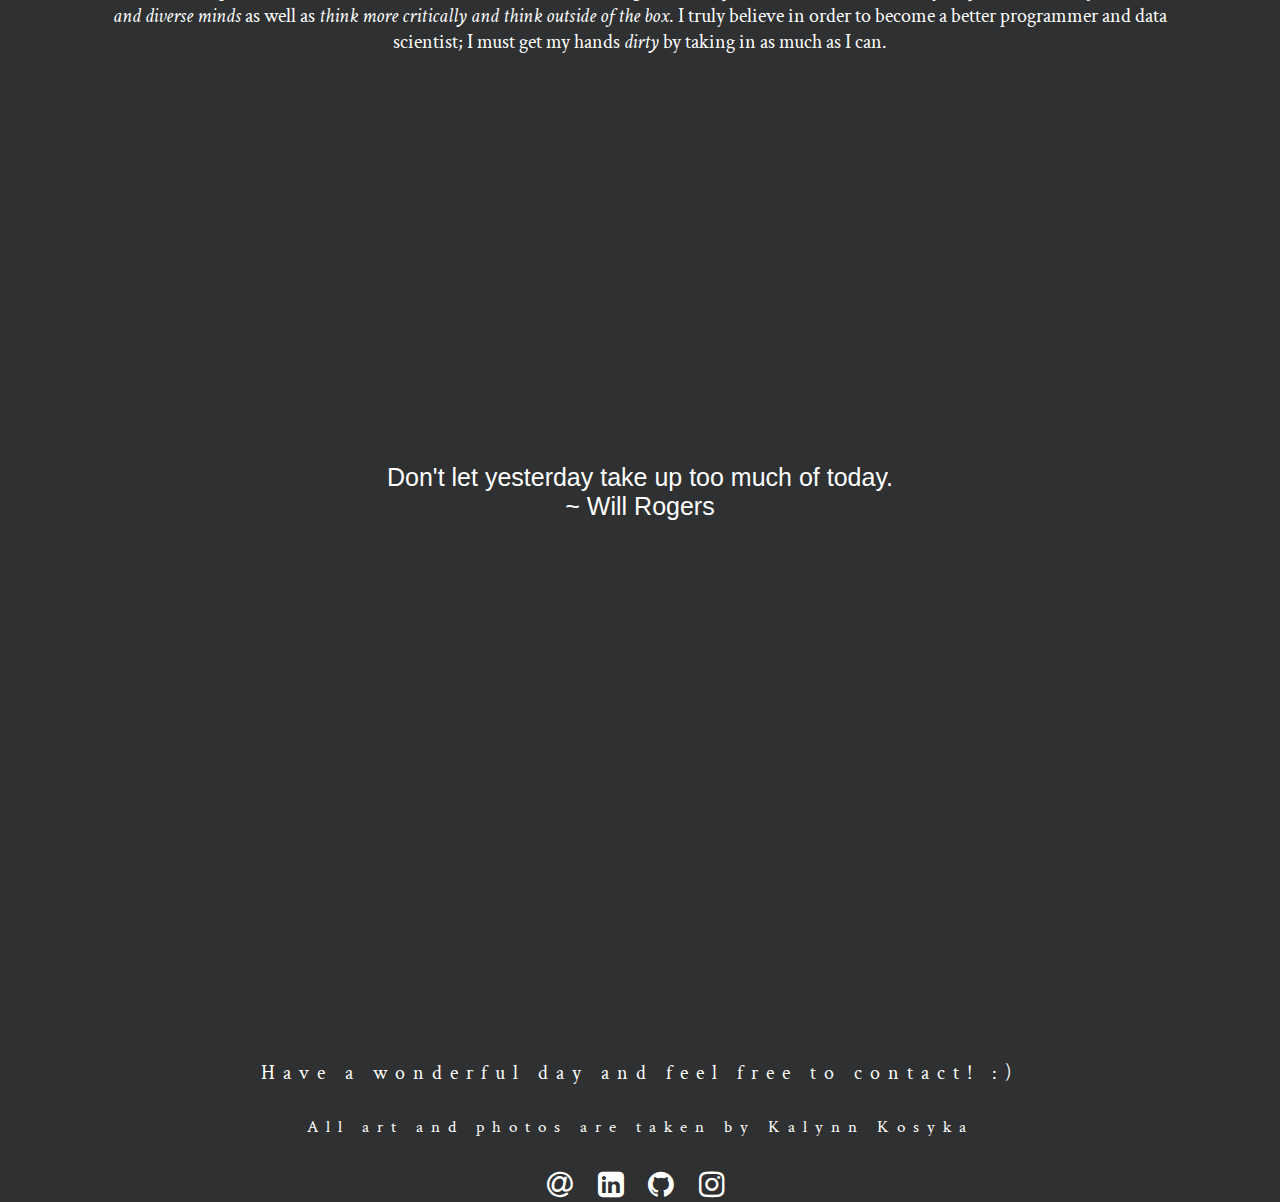
==== commit 606268c9: "bio" ====
--- a/index.html
+++ b/index.html
@@ -44,14 +44,12 @@
           Hello!
         </p>
         <p>
-          I am an undergraduate junior pursuing a Bachelors (BA) in Computer Science & Statistical Data Sciences, class of 2019. The first time I coded, in 2015, was when I realized I love it. I learned that Computer Science is an art, every coder starts with a <i>blank</i> canvas and creates something so unique and personal to that person - having the <i>freedom</i> to create. And for Data Science, I was recently exposed to the subject, but learning how to data wrangle and gain insight on the subject matter is fascinating, from Melanoma Cancer to Hiking Trails. I see Computer Science & Statistical Data Science working harmoniously, allowing us to learn and better the future. <br>
+          I am an undergraduate junior pursuing a Bachelors (BA) in Computer Science & Statistical Data Sciences, class of 2019. I believe Computer Science is an art, every coder starts with a <i>blank</i> canvas and creates something so unique and personal to that person - having the <i>freedom</i> to create. And for Data Science, I was recently exposed to the subject, but learning how to data wrangle and gain insight on the subject matter is fascinating, from Melanoma Cancer to Hiking Trails. I see Computer Science & Statistical Data Science working harmoniously, allowing us to learn and innovate the future. <br>
         </p>
         <p>
-          I aim to gain experience that will allow me to use my problem solving skills and my attention to detail to gain exposure to new methodologies to further develop my abilities in the field of Computer Science and/or Data Sciences. In addition, being able to <i>collaborate</i>, be <i>constantly inspired</i>, and <i>learn from brilliant and diverse minds</i> as well as <i>think more critically and think outside of the box</i>. I truly believe in order to become a better programmer and data scientist; I must get my hands <i>dirty</i>  by taking in as much as I can.
+          I aim to gain experience that will allow me to use my problem solving skills and my attention to detail to gain exposure to new methodologies in the field of Computer Science and/or Data Sciences. In addition, being able to be <i>pushed</i>, <i>collaborate</i>, <i>constantly inspired</i>, and <i>learn from brilliant and diverse minds</i> as well as <i>think more critically and think outside of the box</i>. I truly believe in order to become a better programmer and data scientist; I must get my hands <i>dirty</i> by taking in as much as I can.
         </p>
-        <p>
-          When I am not coding, you will find me riding my bike around Northampton/NYC or taking photographs of the most purest moments. I am constantly trying to learn new things whether it would be about coding to new photography styles. 
-        </p>
+
   </div>
 </section>
 
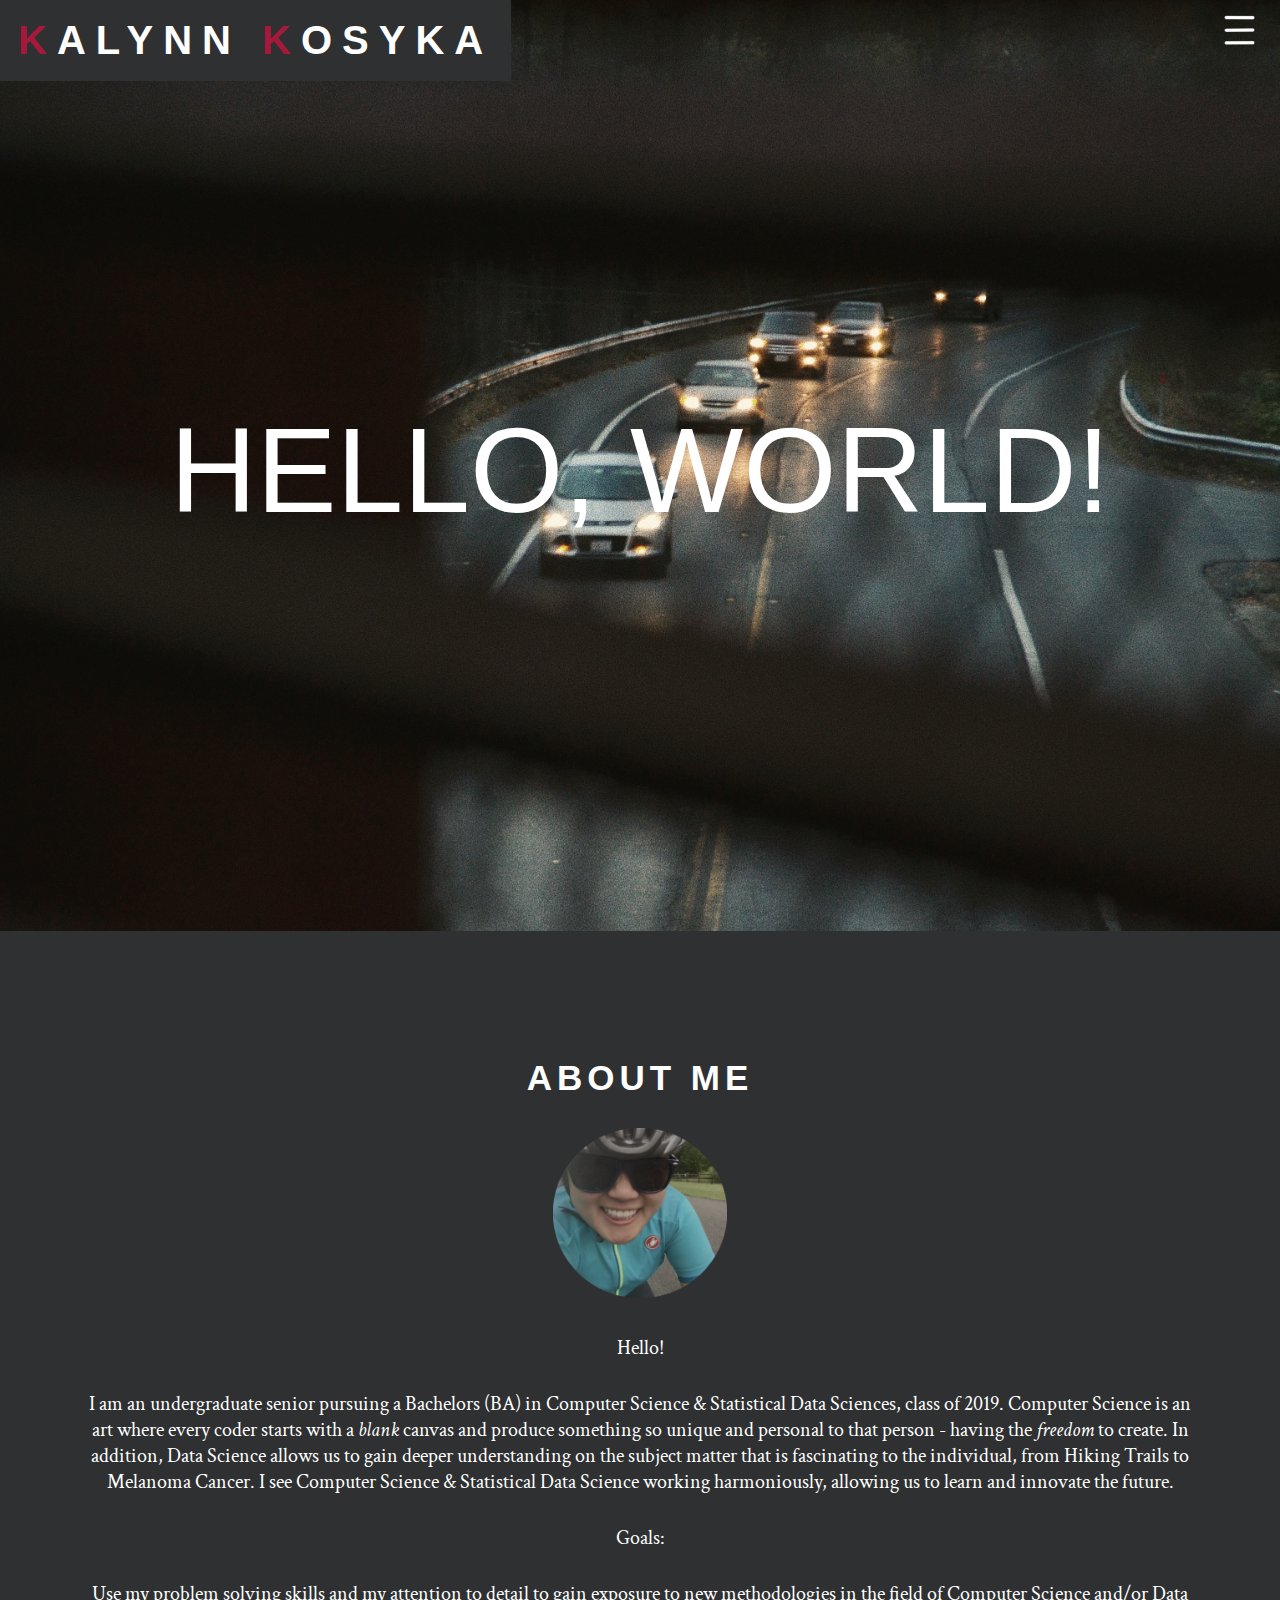
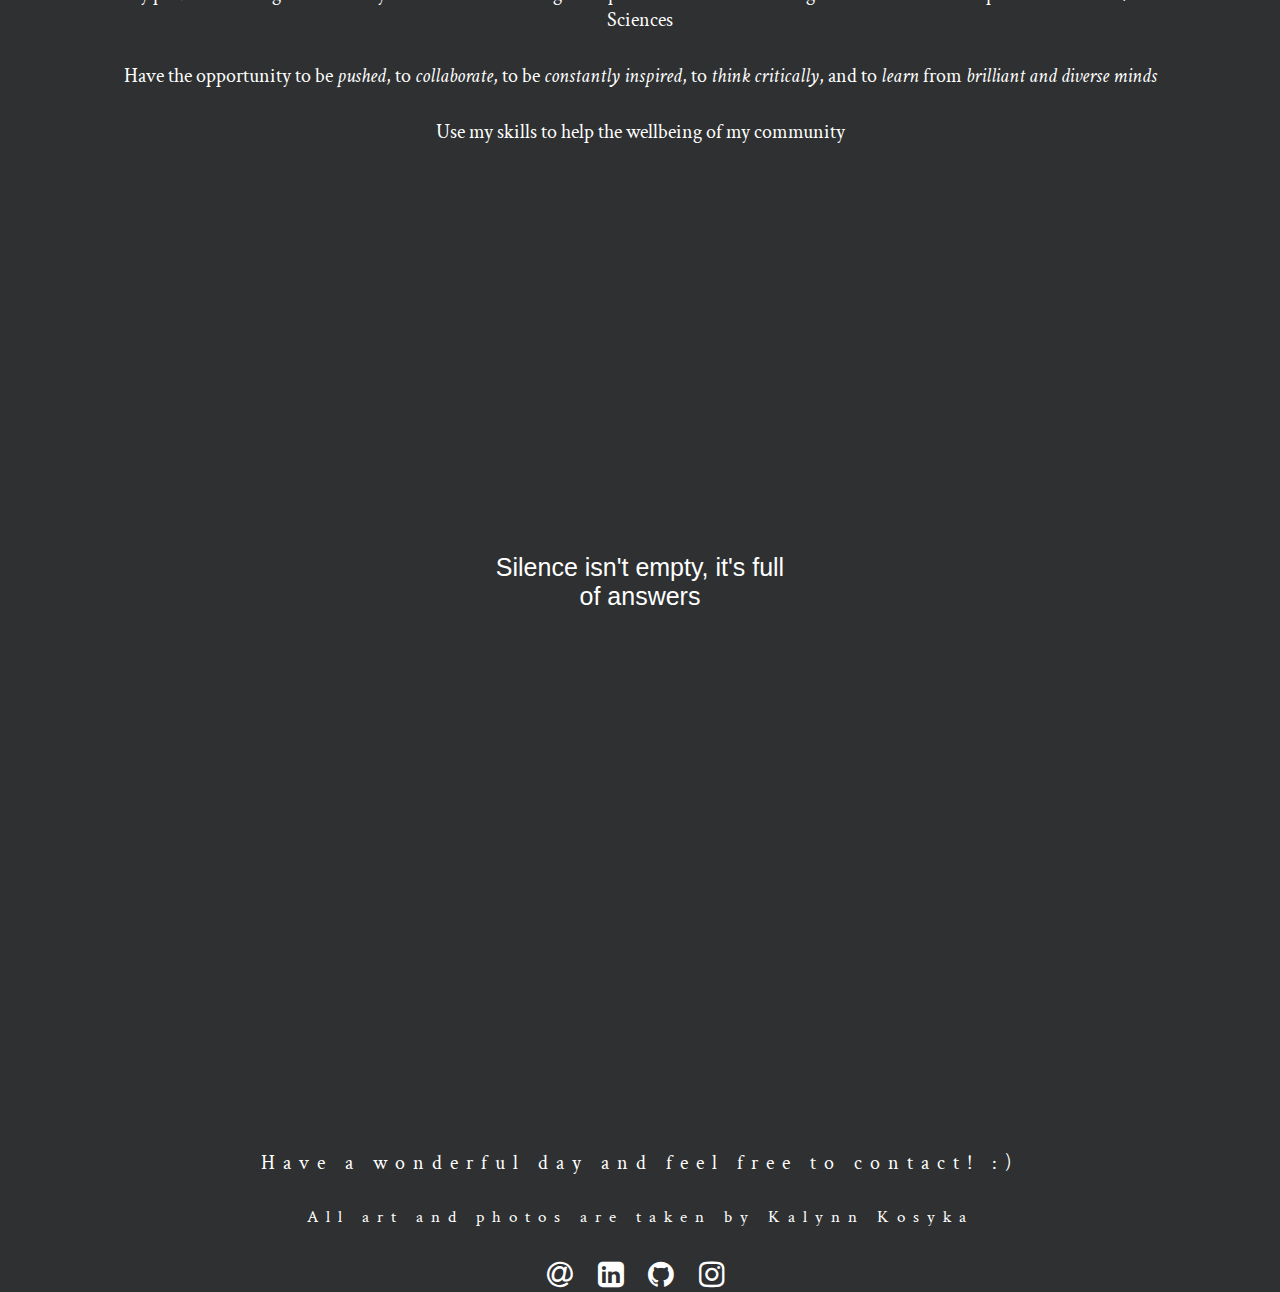
==== commit cb57b1d5: "update info & consolidate" ====
--- a/index.html
+++ b/index.html
@@ -1,150 +1,111 @@
 <!DOCTYPE html>
 <html>
-<head>
-  <title>KALYNN KOSYKA</title>
-  <link rel="stylesheet" type="text/css" href="index.css"> 
-  <link href="https://fonts.googleapis.com/css?family=Special+Elite" rel="stylesheet">
-  <link href="https://fonts.googleapis.com/css?family=Crimson+Text" rel="stylesheet">
+  <head>
+    <title>KALYNN KOSYKA</title>
+    <link rel="stylesheet" type="text/css" href="index.css"> 
+    <link href="https://fonts.googleapis.com/css?family=Special+Elite" rel="stylesheet">
+    <link href="https://fonts.googleapis.com/css?family=Crimson+Text" rel="stylesheet">
+    <link rel="stylesheet" href="https://cdnjs.cloudflare.com/ajax/libs/font-awesome/4.7.0/css/font-awesome.min.css">
+    <script type="text/javascript" src="JSfunctions.js"></script>
+  </head>
+  <body>
 
-  <link rel="stylesheet" href="https://cdnjs.cloudflare.com/ajax/libs/font-awesome/4.7.0/css/font-awesome.min.css">
-</head>
-<body>
+  <div class="bgimg-1">
+    <div class="caption">
+        <h1 class="header">
+          <a href="index.html"><span id="header" class="border"><span style="color: #A6193C">K</span>ALYNN <span style="color: #A6193C">K</span>OSYKA</span></a>
+        </h1>
 
-<div class="bgimg-1">
-  <div class="caption">
-      <h1 class="header">
-        <a href="index.html"><span id="header" class="border"><span style="color: #A6193C">K</span>ALYNN <span style="color: #A6193C">K</span>OSYKA</span></a>
-      </h1>
+    <input type="checkbox" id="slide" name="" value=""/>
+    <div id="container" class="container" >
+      <label for="slide" class="toggle"><img src="images/icon.png" height="30px" alt="moreInfo"></label>
+      <nav class="sidebar"> 
+        <ul>
+          <li><a href="index.html#about" onclick="uncheck()"> <span style="color: #A6193C">A</span>BOUT </a></li>
+          <li><a href="files/resume.pdf" target="_blank" onclick="uncheck()"> <span style="color: #A6193C">R</span>ESUME </a></li>
+          <li><a href="project.html" onclick="uncheck()"> <span style="color: #A6193C">P</span>ROJECTS </a></li>
+          <li><a href="creative.html" onclick="uncheck()"> <span style="color: #A6193C">C</span>REATIVES </a></li>
+          <li><a href="other.html" onclick="uncheck()"> <span style="color: #A6193C">O</span>THER </a></li>
+          <li><a href="#contact" onclick="uncheck()"> <span style="color: #A6193C">C</span>ONTACT </a></li>
+        </ul>
+      </nav>
+    </div>
+    </h1>
+      <span id="greeting">HELLO, WORLD!</span>
+    </div>
+  </div>
 
-  <input type="checkbox" id="slide" name="" value=""/>
-  <div id="container" class="container" >
-    <label for="slide" class="toggle"><img src="images/icon.png" height="30px" alt="moreInfo"></label>
-    <nav class="sidebar"> 
-      <ul>
-        <li><a href="index.html#about" onclick="uncheck()"> <span style="color: #A6193C">A</span>BOUT </a></li>
-        <li><a href="files/resume.pdf" target="_blank" onclick="uncheck()"> <span style="color: #A6193C">R</span>ESUME </a></li>
-        <li><a href="project.html" onclick="uncheck()"> <span style="color: #A6193C">P</span>ROJECTS </a></li>
-        <li><a href="creative.html" onclick="uncheck()"> <span style="color: #A6193C">C</span>REATIVES </a></li>
-        <li><a href="other.html" onclick="uncheck()"> <span style="color: #A6193C">O</span>THER </a></li>
-        <li><a href="#contact" onclick="uncheck()"> <span style="color: #A6193C">C</span>ONTACT </a></li>
-      </ul>
-    </nav>
+  <section id="about">
+    <div>
+    	<br/><br/><br/><br/><br/>
+      <h1 style="text-align:center;">About Me</h1>
+          <p><img class="icon" src="images/photos/smileBike.png" height="170px" alt="moreInfo"></label></p>
+          <p>
+            Hello!
+          </p>
+          <p>
+            I am an undergraduate senior pursuing a Bachelors (BA) in Computer Science & Statistical Data Sciences, class of 2019. Computer Science is an art where every coder starts with a <i>blank</i> canvas and produce something so unique and personal to that person - having the <i>freedom</i> to create. In addition, Data Science allows us to gain deeper understanding on the subject matter that is fascinating to the individual, from Hiking Trails to Melanoma Cancer. I see Computer Science & Statistical Data Science working harmoniously, allowing us to learn and innovate the future. <br>
+          </p>
+          <p>
+            Goals:
+            <ul style="font-size: 10px; padding: 0px;">
+  	        <li><p>Use my problem solving skills and my attention to detail to gain exposure to new methodologies in the field of Computer Science and/or Data Sciences</p></li>
+  	        <li><p>Have the opportunity to be <i>pushed</i>, to <i>collaborate</i>, to be <i>constantly inspired</i>, to <i>think critically</i>, and to <i>learn</i> from <i>brilliant and diverse minds</i></p></li>
+  	        <li><p>Use my skills to help the wellbeing of my community</p></li>
+  	      </ul>
+          </p>
+
+    </div>
+  </section>
+
+  <div class="bgimg-2">
+    <div class="caption">
+      <div id="quote1"></div>
+    </div>
   </div>
-  </h1>
-    <span id="greeting">HELLO, WORLD!</span>
+  <!-- 
+  <div>
+    <div >
+      <p>Scroll up and down to really get the feeling of how Parallax Scrolling works.</p>
+    </div>
   </div>
-</div>
 
-<section id="about">
+  <div class="bgimg-3">
+    <div class="caption">
+      <span>Out of difficulties grow miracles. <br/>~ Jean de la Bruyere</span>
+    </div>
+  </div>
+   -->
+  <!-- <div>
+    <div>
+      <p>Scroll up and down to really get the feeling of how Parallax Scrolling works.</p>
+    </div>
+  </div> -->
+  <!-- 
+  <div class="bgimg-1">
+    <div class="caption">
+      <span class="border">COOL!</span>
+    </div>
+  </div> -->
+  <section id="contact">
   <div>
-  	<br/><br/><br/><br/><br/>
-    <h1 style="text-align:center;">About Me</h1>
-        <p><img class="icon" src="images/photos/smileBike.png" height="170px" alt="moreInfo"></label></p>
-        <p>
-          Hello!
-        </p>
-        <p>
-          I am an undergraduate junior pursuing a Bachelors (BA) in Computer Science & Statistical Data Sciences, class of 2019. I believe Computer Science is an art, every coder starts with a <i>blank</i> canvas and creates something so unique and personal to that person - having the <i>freedom</i> to create. And for Data Science, I was recently exposed to the subject, but learning how to data wrangle and gain insight on the subject matter is fascinating, from Melanoma Cancer to Hiking Trails. I see Computer Science & Statistical Data Science working harmoniously, allowing us to learn and innovate the future. <br>
-        </p>
-        <p>
-          I aim to gain experience that will allow me to use my problem solving skills and my attention to detail to gain exposure to new methodologies in the field of Computer Science and/or Data Sciences. In addition, being able to be <i>pushed</i>, <i>collaborate</i>, <i>constantly inspired</i>, and <i>learn from brilliant and diverse minds</i> as well as <i>think more critically and think outside of the box</i>. I truly believe in order to become a better programmer and data scientist; I must get my hands <i>dirty</i> by taking in as much as I can.
-        </p>
+    <div id="footer">
+      <p>Have a wonderful day and feel free to contact! :)</p>
+      <p style="font-size: 17px;">All art and photos are taken by Kalynn Kosyka</p>
+      <a href="mailto:kkosyka@smith.edu"><i class="fa fa-at" ></i></a>
+      <a href="https://www.linkedin.com/in/kkosyka/" target="_blank"><i class="fa fa-linkedin-square" ></i></a>
+      <a href="https://github.com/kkosyka" target="_blank"><i class="fa fa-github" ></i></a>
+      <a href="https://www.instagram.com/kalkos.jpg/" target="_blank"><i class="fa fa-instagram" ></i></a>
 
+    </div>
   </div>
-</section>
+  </section>
 
-<div class="bgimg-2">
-  <div class="caption">
-    <div id="quote1"></div>
-  </div>
-</div>
-<!-- 
-<div>
-  <div >
-    <p>Scroll up and down to really get the feeling of how Parallax Scrolling works.</p>
-  </div>
-</div>
+  </body>
 
-<div class="bgimg-3">
-  <div class="caption">
-    <span>Out of difficulties grow miracles. <br/>~ Jean de la Bruyere</span>
-  </div>
-</div>
- -->
-<!-- <div>
-  <div>
-    <p>Scroll up and down to really get the feeling of how Parallax Scrolling works.</p>
-  </div>
-</div> -->
-<!-- 
-<div class="bgimg-1">
-  <div class="caption">
-    <span class="border">COOL!</span>
-  </div>
-</div> -->
-<section id="contact">
-<div>
-  <div id="footer">
-    <p>Have a wonderful day and feel free to contact! :)</p>
-    <p style="font-size: 17px;">All art and photos are taken by Kalynn Kosyka</p>
-    <a href="mailto:kkosyka@smith.edu"><i class="fa fa-at" ></i></a>
-    <a href="https://www.linkedin.com/in/kkosyka/" target="_blank"><i class="fa fa-linkedin-square" ></i></a>
-    <a href="https://github.com/kkosyka" target="_blank"><i class="fa fa-github" ></i></a>
-    <a href="https://www.instagram.com/kalkos.jpg/" target="_blank"><i class="fa fa-instagram" ></i></a>
-
-  </div>
-</div>
-</section>
-
-</body>
-
-<!-- <script src="http://ajax.googleapis.com/ajax/libs/jquery/2.0.0/jquery.min.js"> -->
 <script type="text/javascript">
-  function uncheck(){
-    document.getElementById("slide").checked = false;
-  }
-
-    var quotes = ['Don&#39t stop until you&#39re proud.',
-    'A new language is a new life.',
-    'Will it be easy? Nope.<br/>Worth it? Absolutely.',
-    'The expert in anything was once a beginner.',
-    'Always do what you are afraid to do.',
-    'Don&#39t lose the spark that makes you You. <br/>~ C.J. Peterson',
-    'Happiness is ... when your code runs without errors.',
-    'Try to be a rainbow in someone&#39s cloud. <br/>~ Maya Angelou',
-    'Out of difficulties grow miracles. <br/>~ Jean de la Bruyere',
-    'Never let anyone disturb your composure, <br/>deter your accomplishment, <br/>or destroy your happiness.',
-    'If you are not willing to risk the usual <br/>you will have to settle for the ordinary.<br/> ~ Jim Rohn',
-    'You must never behave as if your life belongs to a man. <br/>Your life belongs to you and you alone.<br/> ~ Chimamanda Adichie',
-    'Life goes by fast. Enjoy it. Calm down. It&#39s all funny. <br/> ~ Joan Rivers',
-    'how you love yourself is<br/>how you teach others<br/>to love you <br/>~ Rupi Kaur',
-    'Don&#39t cry because it&#39s over, smile because it happened.<br/>~ Dr. Seuss',
-    'where<br/>you are.<br/> is not <br/>who<br/>you are.<br/>~ circumstances',
-    'The world is yours.',
-    'Follow your most intense<br/>obsessions mercilessly.<br/>~ Frank Kafka',
-    'Silence isn&#39t empty, it&#39s full<br/> of answers',
-    'With the new day comes new strength and new thoughts.<br/>~ Eleanor Roosevelt',
-    'Better an oops<br/> than a what if.',
-    'She<br/>dreams<br/>more<br/>often<br/>than<br/>she<br/>sleeps', 
-    'You only fail when you stop trying.',
-    'I was quiet, but<br/>I was not blind<br/>~ Jane Austen',
-    'It doesn&#39t matter where you came from. <br/>All that matters is where you are going.<br/>~ Brian Tracy',
-    'We become what we think about.<br/> -Earl Nightingale',
-    'Don&#39t let yesterday take up too much of today.<br/> ~ Will Rogers',
-    'We may encounter many defeats<br/> but we must not be defeated.<br/>~ Maya Angelou',
-    'Creativity isiIntelligence having fun.<br/>~ Albert Einstein'
-
-    ];
-
-    randomQuote();
-    function randomQuote(){
-      for(var i =1; i<2;i++){
-        var quote = quotes[Math.floor(Math.random() * quotes.length)];
-        var id = "quote" + i.toString();
-        document.getElementById(id).innerHTML = '<span >' + quote + '</span >';
-      }
-    }
-    randomQuote();
+  uncheck();
+  randomQuote(2);
 </script>
 
 </html>
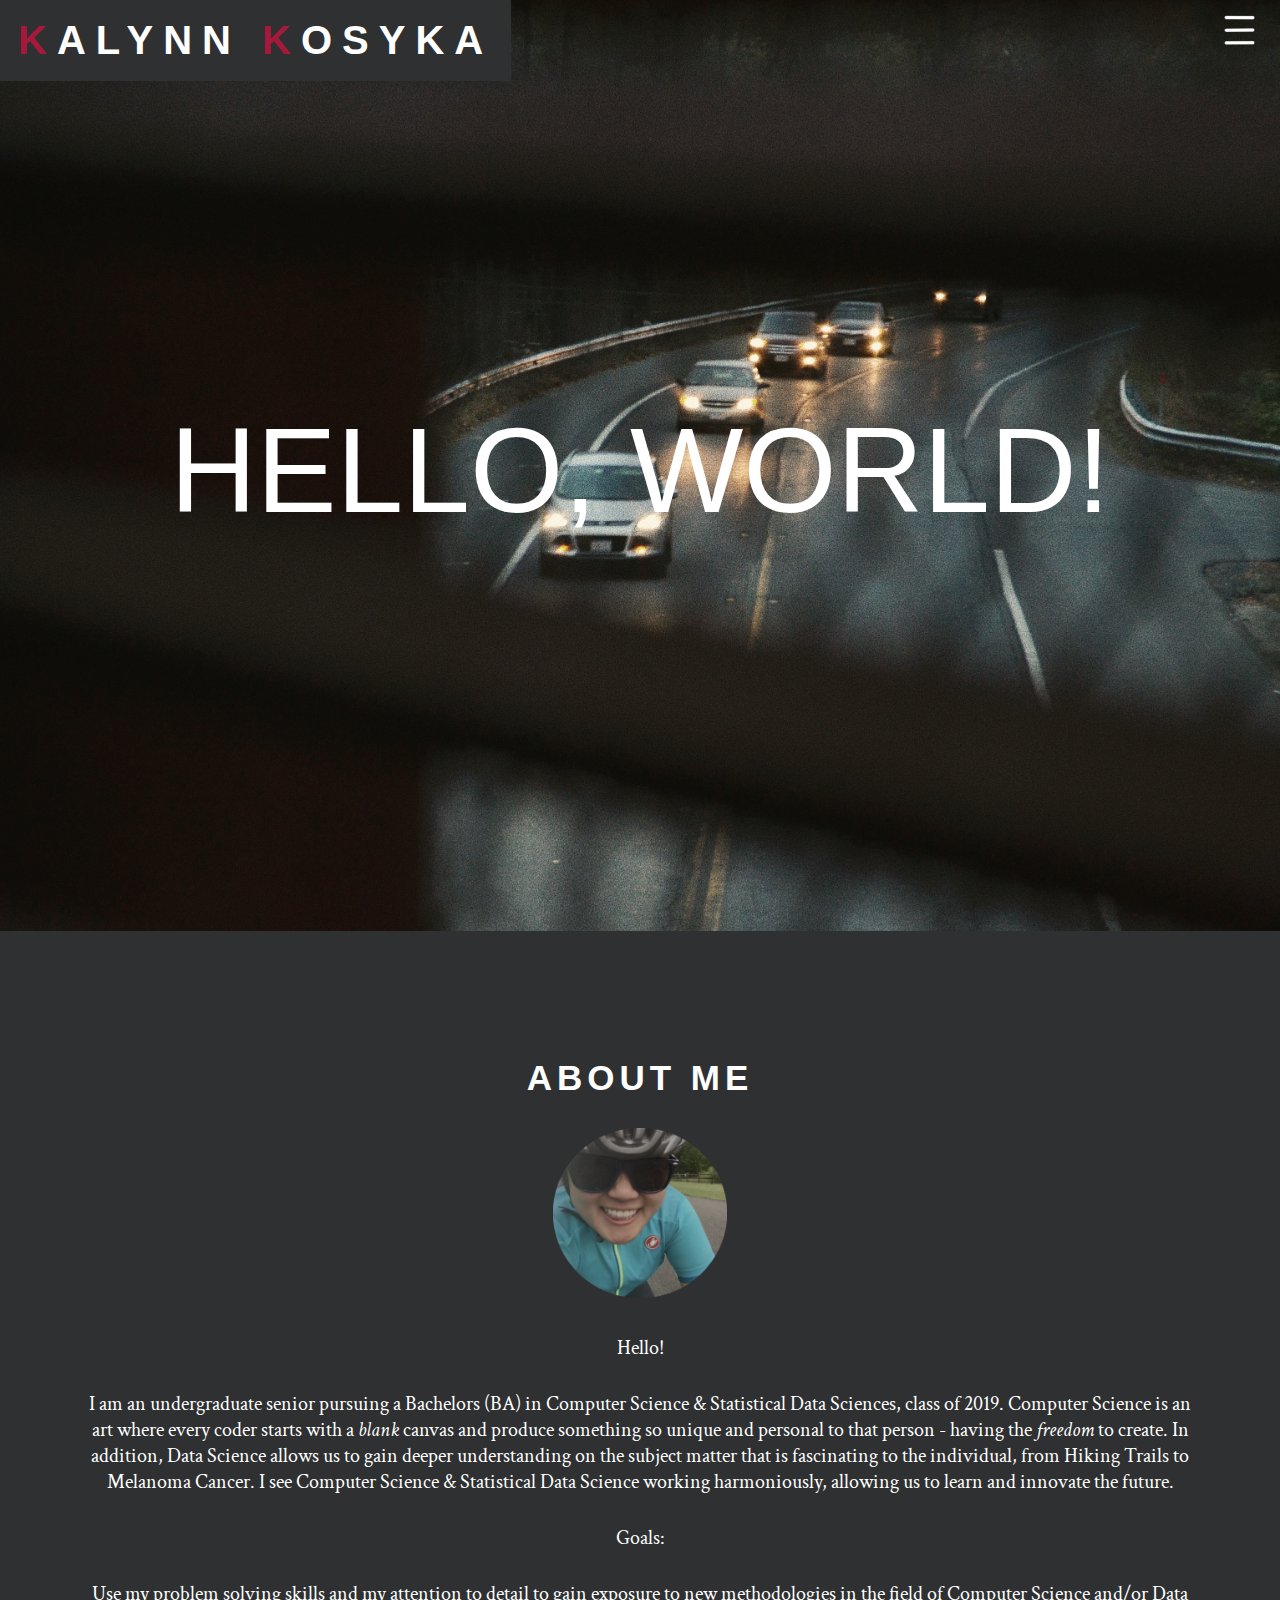
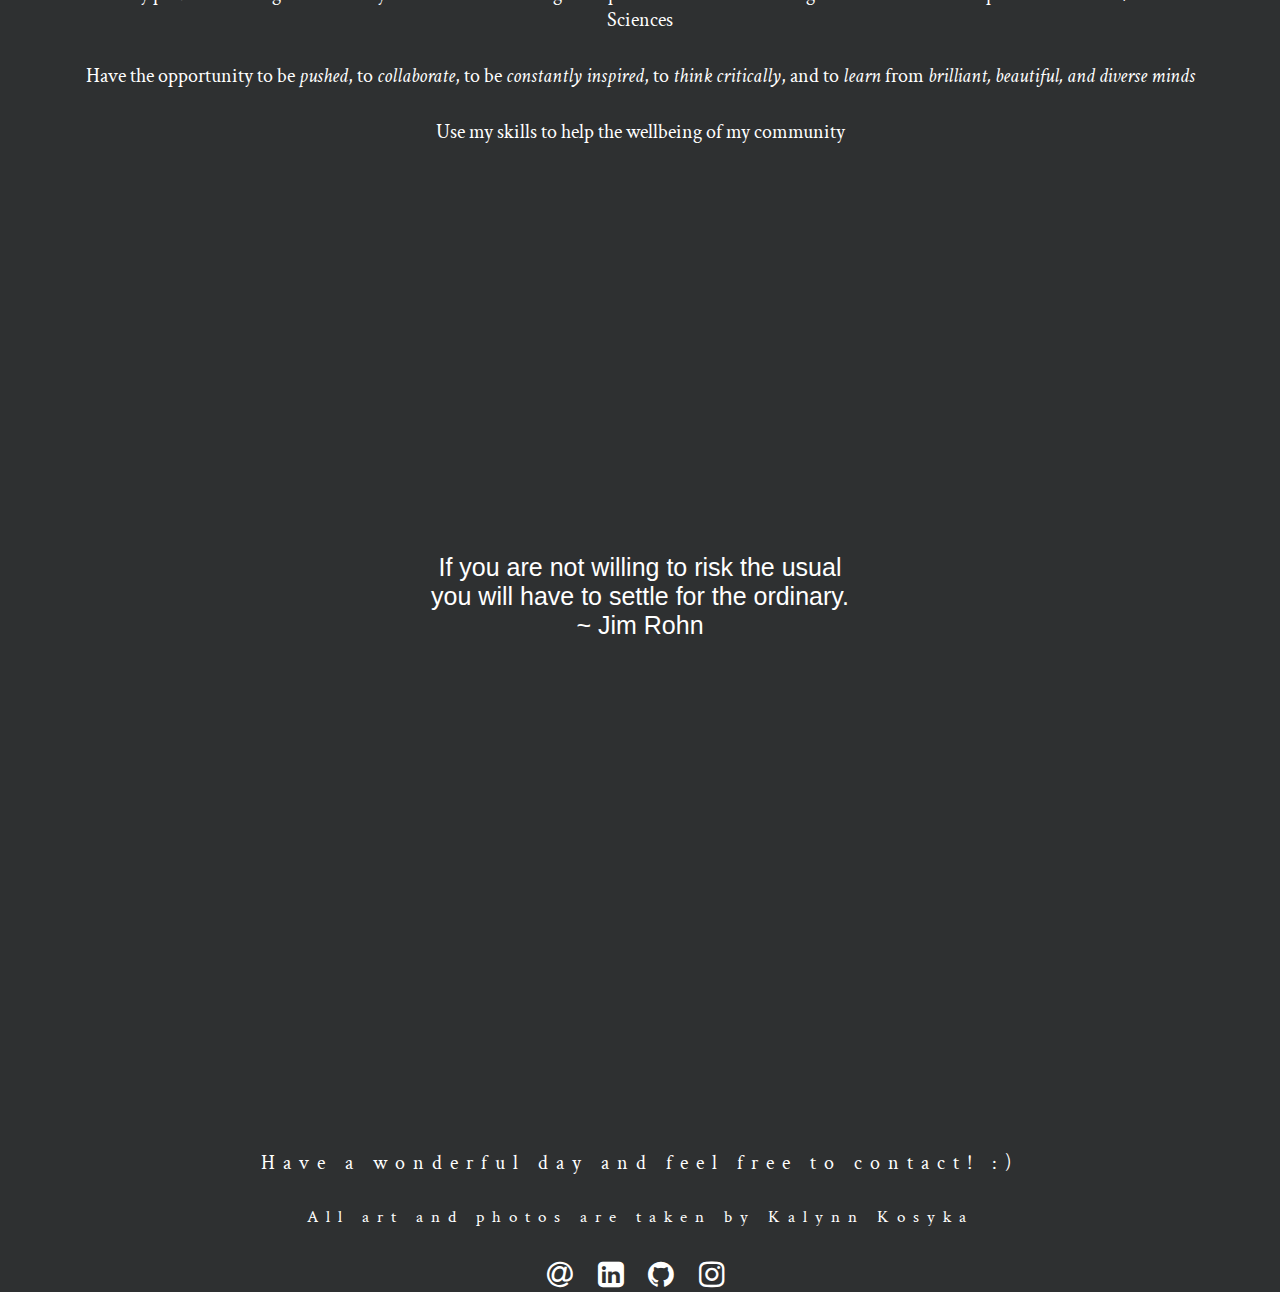
==== commit b3dfb265: "bio" ====
--- a/index.html
+++ b/index.html
@@ -2,7 +2,7 @@
 <html>
   <head>
     <title>KALYNN KOSYKA</title>
-    <link rel="stylesheet" type="text/css" href="index.css"> 
+    <link rel="stylesheet" type="text/css" href="index.css">
     <link href="https://fonts.googleapis.com/css?family=Special+Elite" rel="stylesheet">
     <link href="https://fonts.googleapis.com/css?family=Crimson+Text" rel="stylesheet">
     <link rel="stylesheet" href="https://cdnjs.cloudflare.com/ajax/libs/font-awesome/4.7.0/css/font-awesome.min.css">
@@ -19,7 +19,7 @@
     <input type="checkbox" id="slide" name="" value=""/>
     <div id="container" class="container" >
       <label for="slide" class="toggle"><img src="images/icon.png" height="30px" alt="moreInfo"></label>
-      <nav class="sidebar"> 
+      <nav class="sidebar">
         <ul>
           <li><a href="index.html#about" onclick="uncheck()"> <span style="color: #A6193C">A</span>BOUT </a></li>
           <li><a href="files/resume.pdf" target="_blank" onclick="uncheck()"> <span style="color: #A6193C">R</span>ESUME </a></li>
@@ -50,7 +50,7 @@
             Goals:
             <ul style="font-size: 10px; padding: 0px;">
   	        <li><p>Use my problem solving skills and my attention to detail to gain exposure to new methodologies in the field of Computer Science and/or Data Sciences</p></li>
-  	        <li><p>Have the opportunity to be <i>pushed</i>, to <i>collaborate</i>, to be <i>constantly inspired</i>, to <i>think critically</i>, and to <i>learn</i> from <i>brilliant and diverse minds</i></p></li>
+  	        <li><p>Have the opportunity to be <i>pushed</i>, to <i>collaborate</i>, to be <i>constantly inspired</i>, to <i>think critically</i>, and to <i>learn</i> from <i>brilliant, beautiful, and diverse minds</i></p></li>
   	        <li><p>Use my skills to help the wellbeing of my community</p></li>
   	      </ul>
           </p>
@@ -63,7 +63,7 @@
       <div id="quote1"></div>
     </div>
   </div>
-  <!-- 
+  <!--
   <div>
     <div >
       <p>Scroll up and down to really get the feeling of how Parallax Scrolling works.</p>
@@ -81,7 +81,7 @@
       <p>Scroll up and down to really get the feeling of how Parallax Scrolling works.</p>
     </div>
   </div> -->
-  <!-- 
+  <!--
   <div class="bgimg-1">
     <div class="caption">
       <span class="border">COOL!</span>
@@ -112,7 +112,7 @@
 
 
 
-<!-- 
+<!--
 quotes/sayings/inspire:
 &#39
 
